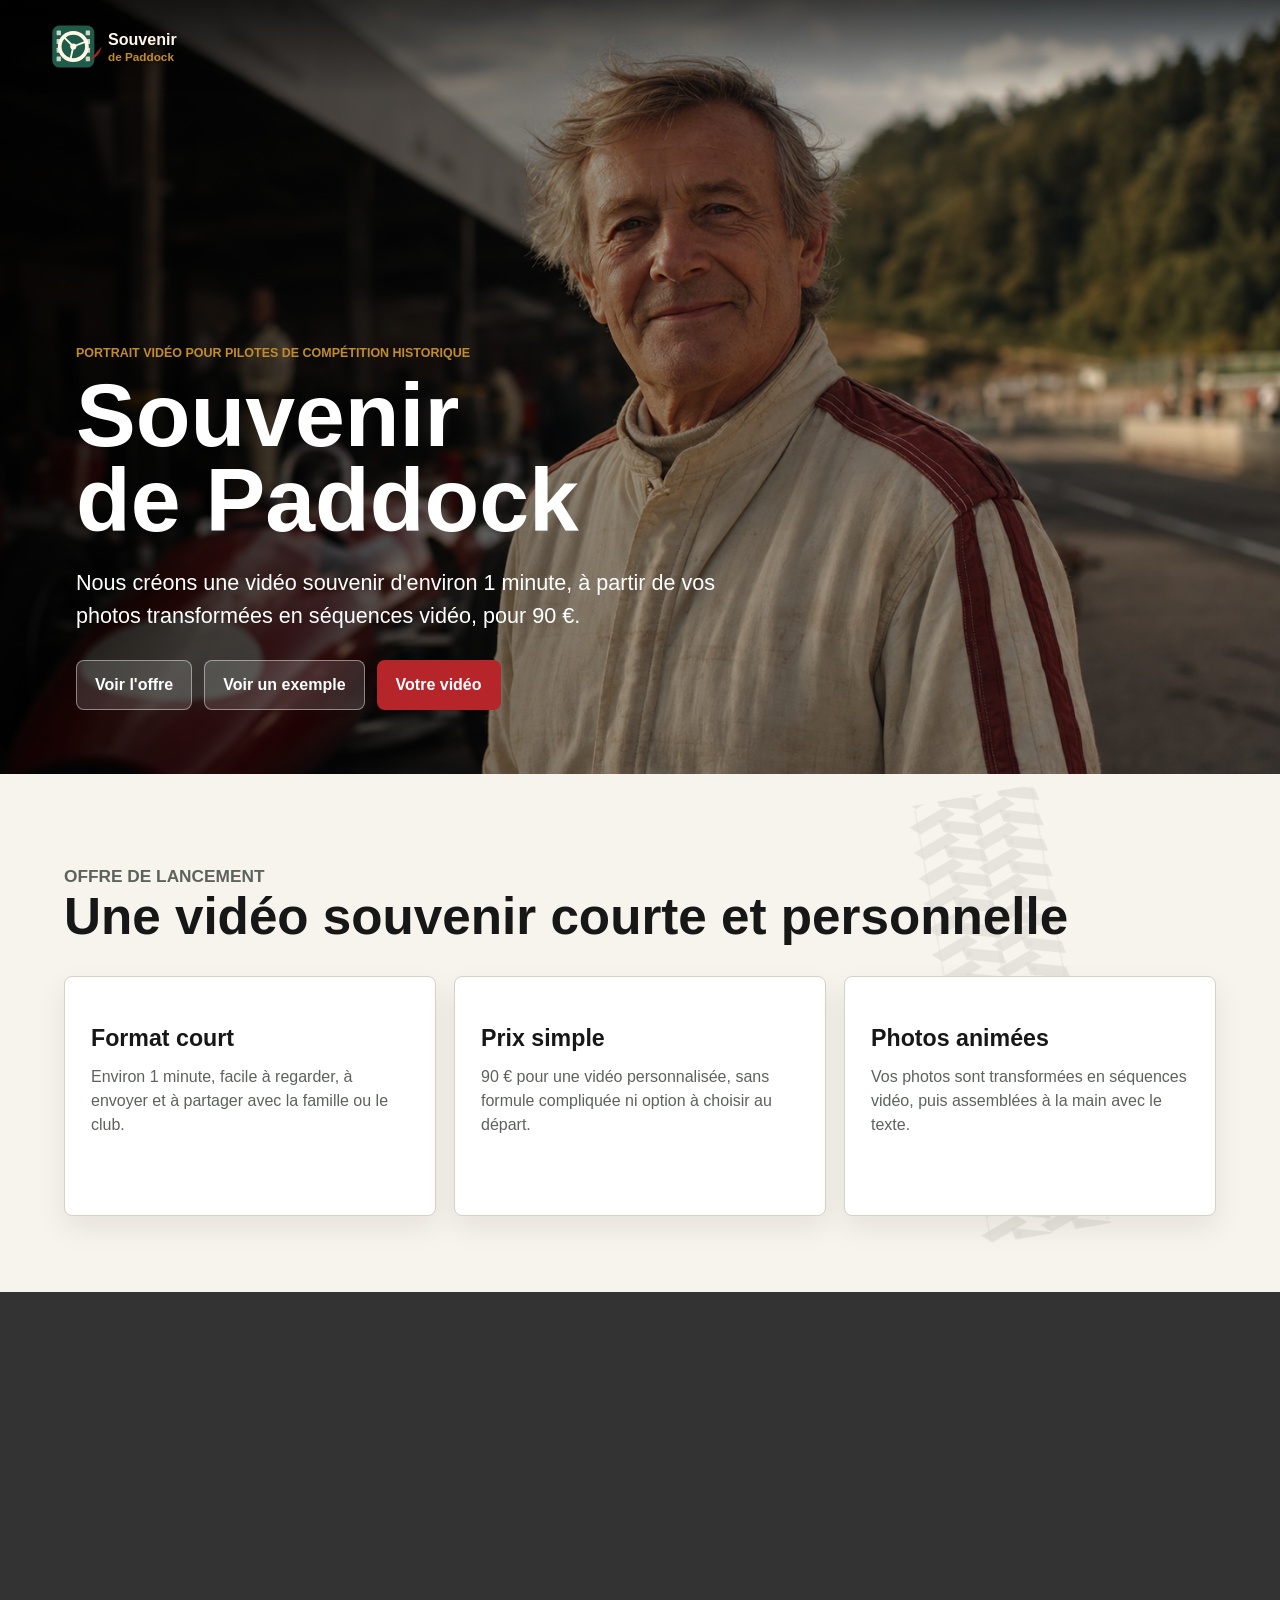
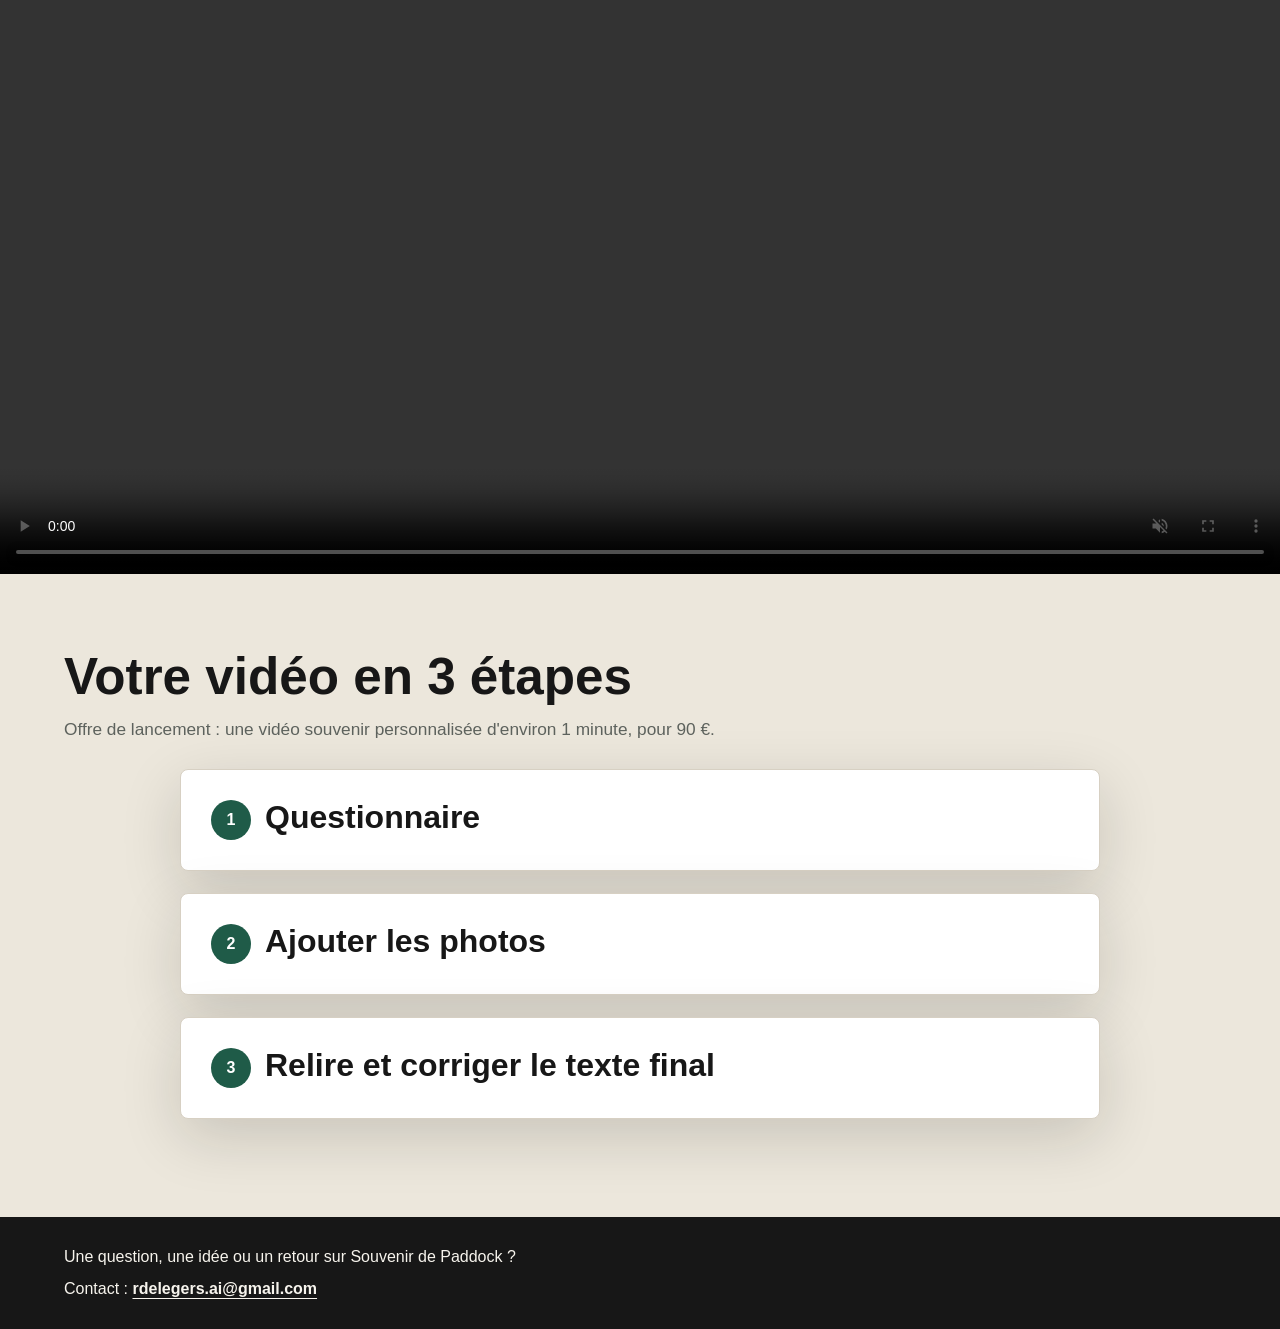
==== index.html @ 0de55355 "Initial backup" ====
﻿<!doctype html>
<html lang="fr">
  <head>
    <meta charset="UTF-8" />
    <meta name="viewport" content="width=device-width, initial-scale=1.0" />
    <title>Souvenir de Paddock</title>
    <link rel="stylesheet" href="styles.css" />
  </head>
  <body>
    <header class="site-header">
      <a class="brand" href="#accueil" aria-label="Souvenir de Paddock">
        <img src="assets/logo-souvenir-de-paddock.svg" alt="" />
      </a>

    </header>

    <main>
      <section id="accueil" class="hero">
        <div class="hero-content">
          <p class="eyebrow">Portrait vidéo pour pilotes de compétition historique</p>
          <h1><span>Souvenir</span><span>de&nbsp;Paddock</span></h1>
          <p class="hero-text">Nous créons une vidéo souvenir d'environ 1 minute, à partir de vos photos transformées en séquences vidéo, pour 90 €.</p>
          <div class="hero-actions">
            <a class="button secondary" href="#exemples">Voir l'offre</a>
            <a class="button secondary" href="#video-exemple">Voir un exemple</a>
            <a class="button primary" href="#votre-video">Votre vidéo</a>
          </div>
        </div>
      </section>

      <section id="exemples" class="section service-section">
        <div class="section-heading">
          <p class="eyebrow">Offre de lancement</p>
          <h2>Une vidéo souvenir courte et personnelle</h2>
        </div>
        <div class="service-grid">
          <article class="service-item">
            <h3>Format court</h3>
            <p>Environ 1 minute, facile à regarder, à envoyer et à partager avec la famille ou le club.</p>
          </article>
          <article class="service-item">
            <h3>Prix simple</h3>
            <p>90 € pour une vidéo personnalisée, sans formule compliquée ni option à choisir au départ.</p>
          </article>
          <article class="service-item">
            <h3>Photos animées</h3>
            <p>Vos photos sont transformées en séquences vidéo, puis assemblées à la main avec le texte.</p>
          </article>
        </div>
      </section>

      <section id="video-exemple" class="video-section video-band" aria-label="Exemple vidéo">
        <video
          id="exampleVideo"
          class="video-band-player"
          title="Exemple vidéo Souvenir de Paddock"
          autoplay
          muted
          loop
          playsinline
          preload="auto"
          controls
        >
          <source src="https://qmhubedesoidofqrvdux.supabase.co/storage/v1/object/public/landing%20page/_VIDEO-FINALE_720p%20(1).mp4" type="video/mp4" />
          Votre navigateur ne peut pas lire cette vidéo.
        </video>
      </section>

      <section id="votre-video" class="section builder-section">
        <div class="section-heading compact">
          <h2>Votre vidéo en 3 étapes</h2>
          <p>Offre de lancement : une vidéo souvenir personnalisée d'environ 1 minute, pour 90 €.</p>
        </div>

        <form id="storyForm" class="flow-panel">
          <input id="videoLength" name="videoLength" type="hidden" value="short" />
          <input id="webNotes" name="webNotes" type="hidden" value="" />

          <section class="step-card" data-step="1">
            <button class="step-title" type="button" data-step-toggle="1" aria-expanded="false">
              <span class="step-number">1</span>
              <span class="step-title-copy">
                <span class="step-heading">Questionnaire</span>
              </span>
            </button>
            <div class="step-body">
              <div class="field-grid two-cols">
                <label>
                  Nom du pilote
                  <input id="pilotName" name="pilotName" type="text" placeholder="Ex. Jean Martin" autocomplete="name" />
                </label>
                <label>
                  Année de naissance, si connue
                  <input id="birthYear" name="birthYear" type="number" inputmode="numeric" placeholder="Ex. 1948" />
                </label>
                <label>
                  Discipline principale
                  <select id="discipline" name="discipline">
                    <option value="compétition automobile historique">Compétition automobile historique</option>
                    <option value="Formule Ford historique">Formule Ford historique</option>
                    <option value="Formule France historique">Formule France historique</option>
                    <option value="rallye historique">Rallye historique</option>
                    <option value="course de côte historique">Course de côte historique</option>
                    <option value="karting et compétition historique">Karting et compétition historique</option>
                    <option value="karting">Karting</option>
                  </select>
                </label>
                <label>
                  Années de pratique, si connues
                  <input id="period" name="period" type="text" placeholder="Ex. de 1978 à 2005" />
                </label>
                <label>
                  Ville, région ou club, optionnel
                  <input id="cityClub" name="cityClub" type="text" placeholder="Ex. ASA, club, région..." />
                </label>
                <label>
                  Votre email
                  <input id="contactEmail" name="contactEmail" type="email" placeholder="exemple@email.fr" autocomplete="email" />
                </label>
              </div>

              <div class="question-list compact-question-list">
                <label>
                  1. Comment son histoire de pilote a commencé ?
                  <textarea id="startStory" name="startStory" rows="2"></textarea>
                </label>
                <label>
                  2. Quelles voitures, circuits, rallyes ou lieux faut-il absolument citer ?
                  <textarea id="vehicleAndPlaces" name="vehicleAndPlaces" rows="2"></textarea>
                </label>
                <label>
                  3. Quel est son plus beau souvenir de course ?
                  <textarea id="proudMoment" name="proudMoment" rows="2"></textarea>
                </label>
                <label>
                  4. Quelle difficulté ou anecdote raconte bien son parcours ?
                  <textarea id="hardMoment" name="hardMoment" rows="2"></textarea>
                </label>
                <label>
                  5. Quelles personnes faut-il remercier ou citer ?
                  <textarea id="keyPeople" name="keyPeople" rows="2"></textarea>
                </label>
                <label>
                  6. Quel message final doit rester ?
                  <textarea id="familyMessage" name="familyMessage" rows="2"></textarea>
                </label>
              </div>

              <div class="free-notes-block">
                <label>
                  Biographie, notes libres ou texte déjà écrit
                  <textarea id="bioNotes" name="bioNotes" rows="5"></textarea>
                </label>
                <label>
                  Importer une biographie en fichier texte
                  <input id="bioFile" name="bioFile" type="file" accept=".txt,.md,text/plain,text/markdown" />
                </label>
              </div>

              <div id="offerSummary" class="offer-summary">Vidéo courte - environ 1 minute - 90 €</div>
              <div class="form-actions compact-actions">
                <button class="button secondary" type="button" data-next-step="2">Valider cette étape</button>
              </div>
            </div>
          </section>

          <section class="step-card" data-step="2">
            <button class="step-title" type="button" data-step-toggle="2" aria-expanded="false">
              <span class="step-number">2</span>
              <span class="step-title-copy">
                <span class="step-heading">Ajouter les photos</span>
              </span>
            </button>
            <div class="step-body">
              <label>
                Photos du pilote, voitures, paddocks, famille, trophées
                <input id="photos" name="photos" type="file" accept="image/*" multiple />
              </label>
              <div id="photoPreview" class="photo-preview" aria-live="polite"></div>
              <div class="form-actions compact-actions">
                <button class="button secondary" type="button" data-next-step="3">Valider cette étape</button>
              </div>
            </div>
          </section>

          <section class="step-card generated-step" data-step="3">
            <button class="step-title" type="button" data-step-toggle="3" aria-expanded="false">
              <span class="step-number">3</span>
              <span class="step-title-copy">
                <span class="step-heading">Relire et corriger le texte final</span>
              </span>
            </button>
            <div class="step-body">
              <div class="form-actions compact-actions">
                <button id="generateStory" class="button primary" type="button">Générer le texte</button>
              </div>
              <textarea id="generatedStory" rows="14" placeholder="Le texte apparaîtra ici après génération. Vous pourrez le corriger directement."></textarea>
              <div id="printStory" class="print-story" aria-hidden="true"></div>
              <div class="validation-panel">
                <p>En validant, le texte final et les photos seront enregistrés dans le dossier. Le paiement sera ajouté ensuite.</p>
                <button id="submitProject" class="button primary" type="button">Valider ce texte</button>
              </div>
            </div>
          </section>

          <div id="appStatus" class="app-status" role="status" aria-live="polite"></div>
        </form>
      </section>
    </main>

    <footer class="site-footer">
      <p>Une question, une idée ou un retour sur Souvenir de Paddock ?</p>
      <p>
        Contact :
        <a id="contactEmailLink" href="mailto:rdelegers.ai@gmail.com" data-copy-email="rdelegers.ai@gmail.com">rdelegers.ai@gmail.com</a>
        <span id="contactCopyStatus" class="contact-copy-status" aria-live="polite"></span>
      </p>
    </footer>

    <script src="config.js"></script>
    <script src="app.js"></script>
  </body>
</html>
---- styles.css ----
﻿:root {
  --ink: #171717;
  --muted: #5d625d;
  --paper: #f7f4ed;
  --white: #ffffff;
  --line: #d7d0c3;
  --red: #b6252a;
  --red-dark: #7e1519;
  --green: #1f5b48;
  --gold: #c28c2c;
  --shadow: 0 18px 60px rgba(20, 18, 15, 0.16);
}

* {
  box-sizing: border-box;
}

html {
  scroll-behavior: smooth;
}

body {
  margin: 0;
  color: var(--ink);
  background: var(--paper);
  font-family: Arial, Helvetica, sans-serif;
  line-height: 1.5;
}

img,
svg {
  display: block;
  max-width: 100%;
}

button,
input,
select,
textarea {
  font: inherit;
}

.site-header {
  position: fixed;
  z-index: 20;
  top: 0;
  left: 0;
  right: 0;
  display: flex;
  align-items: center;
  justify-content: flex-start;
  gap: 24px;
  padding: 18px clamp(18px, 4vw, 56px);
  color: var(--white);
  background: linear-gradient(rgba(0, 0, 0, 0.62), rgba(0, 0, 0, 0));
}

.brand,
.site-header a {
  color: inherit;
  text-decoration: none;
}

.brand {
  display: inline-flex;
  width: min(260px, 58vw);
  min-height: 48px;
  align-items: center;
}

.brand img {
  width: 100%;
  height: auto;
}

.hero {
  min-height: 86vh;
  display: grid;
  align-items: end;
  padding: 120px clamp(18px, 6vw, 76px) 64px;
  color: var(--white);
  background:
    linear-gradient(90deg, rgba(0, 0, 0, 0.78), rgba(0, 0, 0, 0.34) 54%, rgba(0, 0, 0, 0.08)),
    url("assets/hero-historic-paddock.png") center right / cover;
}

.hero-content {
  width: min(760px, 100%);
}

.eyebrow {
  margin: 0 0 10px;
  color: var(--gold);
  font-size: 0.78rem;
  font-weight: 800;
  letter-spacing: 0;
  text-transform: uppercase;
}

h1,
h2,
h3,
p {
  overflow-wrap: anywhere;
}

h1 {
  max-width: 760px;
  margin: 0;
  font-size: clamp(2.6rem, 7vw, 5.8rem);
  line-height: 0.95;
  letter-spacing: 0;
}

h1 span {
  display: block;
}

.hero-text {
  max-width: 640px;
  margin: 24px 0 0;
  font-size: clamp(1.1rem, 2vw, 1.35rem);
}

.hero-actions,
.form-actions,
.result-actions {
  display: flex;
  flex-wrap: wrap;
  gap: 12px;
  margin-top: 28px;
}

.button {
  min-height: 48px;
  display: inline-flex;
  align-items: center;
  justify-content: center;
  border: 1px solid transparent;
  border-radius: 8px;
  padding: 12px 18px;
  cursor: pointer;
  font-weight: 800;
  text-decoration: none;
  transition: transform 160ms ease, background 160ms ease, border-color 160ms ease;
}

.button:hover {
  transform: translateY(-1px);
}

.button.primary {
  color: var(--white);
  background: var(--red);
}

.button.primary:hover {
  background: var(--red-dark);
}

.button.secondary {
  color: var(--ink);
  background: var(--white);
  border-color: var(--line);
}

.hero .button.secondary {
  color: var(--white);
  background: rgba(255, 255, 255, 0.14);
  border-color: rgba(255, 255, 255, 0.44);
}

.button.ghost {
  color: var(--ink);
  background: transparent;
  border-color: var(--line);
}

.section {
  padding: 76px clamp(18px, 5vw, 72px);
}

.section-heading {
  max-width: 760px;
  margin-bottom: 32px;
}

.service-section .section-heading {
  max-width: 1120px;
}

.section-heading.compact {
  margin-bottom: 26px;
}

.section-heading h2,
.result-header h2 {
  margin: 0;
  font-size: clamp(2rem, 4vw, 3.4rem);
  line-height: 1.05;
  letter-spacing: 0;
}

.section-heading p {
  max-width: 680px;
  margin: 14px 0 0;
  color: var(--muted);
  font-size: 1.08rem;
}

.service-section {
  position: relative;
  overflow: hidden;
}

.service-section::after {
  content: "";
  position: absolute;
  top: 18px;
  right: clamp(18px, 8vw, 130px);
  width: clamp(220px, 26vw, 390px);
  height: 86%;
  opacity: 0.13;
  pointer-events: none;
  transform: rotate(-10deg);
  background: url("assets/tire-track.png") center / contain no-repeat;
}

.service-section .section-heading,
.service-grid {
  position: relative;
  z-index: 1;
}

.service-grid {
  display: grid;
  grid-template-columns: repeat(3, minmax(0, 1fr));
  gap: 18px;
}

.service-item {
  min-height: 240px;
  padding: 26px;
  border: 1px solid var(--line);
  border-radius: 8px;
  background: var(--white);
  box-shadow: 0 12px 30px rgba(20, 18, 15, 0.08);
}

.number {
  color: var(--red);
  font-weight: 900;
}

.service-item h3 {
  margin: 18px 0 10px;
  font-size: 1.45rem;
}

.service-item p {
  margin: 0;
  color: var(--muted);
}

.video-section {
  background: #050505;
  color: var(--white);
}

.video-band {
  position: relative;
  overflow: hidden;
  width: 100%;
  height: clamp(672px, 98vh, 1128px);
  display: block;
}

.video-band-player {
  position: absolute;
  inset: 0;
  width: 100%;
  height: 100%;
  display: block;
  border: 0;
  background: #050505;
  object-fit: cover;
}

.builder-section {
  background: #ece7dc;
}

.builder-layout {
  display: grid;
  grid-template-columns: minmax(0, 1.08fr) minmax(360px, 0.92fr);
  gap: 22px;
  align-items: start;
}

.question-panel,
.result-panel {
  border: 1px solid var(--line);
  border-radius: 8px;
  background: var(--white);
  box-shadow: var(--shadow);
}

.question-panel {
  padding: clamp(18px, 3vw, 30px);
}

.result-panel {
  position: sticky;
  top: 86px;
  padding: clamp(18px, 3vw, 28px);
}

fieldset {
  margin: 0 0 24px;
  padding: 0;
  border: 0;
}

legend {
  width: 100%;
  margin-bottom: 16px;
  padding-bottom: 10px;
  border-bottom: 1px solid var(--line);
  color: var(--green);
  font-size: 1.25rem;
  font-weight: 900;
}

label {
  display: grid;
  gap: 8px;
  margin-bottom: 16px;
  color: var(--ink);
  font-weight: 800;
}

.form-note {
  margin: -4px 0 16px;
  color: var(--muted);
  font-size: 0.95rem;
  font-weight: 400;
}

.app-status {
  min-height: 46px;
  margin-top: 18px;
  padding: 12px;
  border: 1px solid var(--line);
  border-radius: 8px;
  color: var(--muted);
  background: #f7f4ed;
  font-weight: 700;
}

.app-status:empty {
  display: none;
}

.app-status.success {
  color: var(--green);
  border-color: rgba(31, 91, 72, 0.36);
  background: rgba(31, 91, 72, 0.08);
}

.app-status.error {
  color: var(--red-dark);
  border-color: rgba(182, 37, 42, 0.36);
  background: rgba(182, 37, 42, 0.08);
}

input,
select,
textarea {
  width: 100%;
  border: 1px solid #bbb2a4;
  border-radius: 8px;
  padding: 12px 13px;
  color: var(--ink);
  background: #fffdf8;
  font-weight: 400;
}

textarea {
  resize: vertical;
}

input:focus,
select:focus,
textarea:focus {
  outline: 3px solid rgba(194, 140, 44, 0.28);
  border-color: var(--gold);
}

.photo-preview {
  display: grid;
  grid-template-columns: repeat(auto-fill, minmax(92px, 1fr));
  gap: 10px;
  margin-top: 12px;
}

.photo-preview figure {
  position: relative;
  margin: 0;
  overflow: hidden;
  border: 1px solid var(--line);
  border-radius: 8px;
  background: #f3efe6;
}

.photo-remove {
  position: absolute;
  top: 6px;
  right: 6px;
  z-index: 1;
  width: 28px;
  height: 28px;
  display: inline-flex;
  align-items: center;
  justify-content: center;
  border: 1px solid rgba(255, 255, 255, 0.72);
  border-radius: 999px;
  color: var(--white);
  background: rgba(23, 23, 23, 0.76);
  cursor: pointer;
  font-size: 1.25rem;
  font-weight: 900;
  line-height: 1;
}

.photo-remove:hover {
  background: var(--red-dark);
}

.photo-preview img {
  width: 100%;
  aspect-ratio: 1;
  object-fit: cover;
}

.photo-preview figcaption {
  padding: 6px;
  color: var(--muted);
  font-size: 0.75rem;
  white-space: nowrap;
  overflow: hidden;
  text-overflow: ellipsis;
}

.result-header {
  display: flex;
  align-items: start;
  justify-content: space-between;
  gap: 12px;
  margin-bottom: 16px;
}

.result-header h2 {
  font-size: clamp(1.8rem, 3vw, 2.55rem);
}

#generatedStory {
  min-height: 520px;
  line-height: 1.62;
}

.offer-summary {
  margin-top: 12px;
  padding: 12px;
  border: 1px solid var(--line);
  border-radius: 8px;
  color: var(--green);
  background: #f5f1e8;
  font-weight: 900;
}

.print-story {
  display: none;
  white-space: pre-wrap;
  line-height: 1.62;
}

.site-footer {
  padding: 28px clamp(18px, 5vw, 72px);
  color: var(--paper);
  background: var(--ink);
}

.site-footer p {
  margin: 0 0 8px;
}

.site-footer p:last-child {
  margin-bottom: 0;
}

.site-footer a {
  color: var(--paper);
  font-weight: 900;
  text-underline-offset: 4px;
}

.contact-copy-status {
  display: inline-block;
  margin-left: 10px;
  color: var(--gold);
  font-weight: 800;
}

@media (max-width: 920px) {
  .site-header {
    position: absolute;
  }

  .service-grid,
  .builder-layout {
    grid-template-columns: 1fr;
  }

  .result-panel {
    position: static;
  }
}

@media (min-width: 921px) {
  .service-section .section-heading h2 {
    white-space: nowrap;
  }
}

@media (max-width: 640px) {
  .video-band {
    height: clamp(456px, 84vh, 816px);
  }

  .site-header {
    align-items: flex-start;
    flex-direction: column;
    gap: 10px;
  }

  .hero {
    min-height: 84vh;
    padding-top: 142px;
  }

  .section {
    padding-top: 54px;
    padding-bottom: 54px;
  }

  .service-item {
    min-height: auto;
  }

  .button {
    width: 100%;
  }
}

@media print {
  .site-header,
  .hero,
  .service-section,
  .video-section,
  .question-panel,
  .result-actions,
  .app-status,
  .site-footer,
  .offer-summary,
  .eyebrow {
    display: none !important;
  }

  body {
    background: white;
  }

  .section,
  .result-panel {
    display: block;
    padding: 0;
    box-shadow: none;
    border: 0;
  }

  #generatedStory {
    display: none;
  }

  .print-story {
    display: block;
  }
}

/* Progressive video flow */
.flow-panel {
  width: min(920px, 100%);
  margin: 0 auto;
}

.step-card {
  margin-bottom: 22px;
  padding: clamp(18px, 3vw, 30px);
  border: 1px solid var(--line);
  border-radius: 8px;
  background: var(--white);
  box-shadow: var(--shadow);
}

.step-title {
  display: flex;
  align-items: flex-start;
  gap: 14px;
  margin-bottom: 22px;
}

.step-title h3 {
  margin: 0 0 6px;
  font-size: clamp(1.4rem, 2.8vw, 2rem);
  line-height: 1.1;
}

.step-title p,
.validation-panel p {
  margin: 0;
  color: var(--muted);
}

.step-number {
  flex: 0 0 auto;
  width: 40px;
  height: 40px;
  display: inline-flex;
  align-items: center;
  justify-content: center;
  border-radius: 999px;
  color: var(--white);
  background: var(--green);
  font-weight: 900;
}

.field-grid {
  display: grid;
  gap: 16px;
}

.field-grid.two-cols {
  grid-template-columns: repeat(2, minmax(0, 1fr));
}

.question-list {
  display: grid;
  gap: 18px;
}

.compact-actions {
  margin-top: 8px;
}

.offer-options {
  display: grid;
  grid-template-columns: repeat(2, minmax(0, 1fr));
  gap: 14px;
}

.offer-card {
  min-height: 150px;
  display: grid;
  align-content: center;
  gap: 8px;
  border: 2px solid var(--line);
  border-radius: 8px;
  padding: 20px;
  color: var(--ink);
  background: #fffdf8;
  cursor: pointer;
  text-align: left;
  transition: border-color 160ms ease, background 160ms ease, transform 160ms ease;
}

.offer-card:hover {
  transform: translateY(-1px);
}

.offer-card.selected {
  border-color: var(--red);
  background: rgba(182, 37, 42, 0.07);
}

.offer-card strong {
  font-size: 1.35rem;
}

.offer-card span {
  color: var(--muted);
  font-weight: 700;
}

.offer-card b {
  color: var(--red-dark);
  font-size: 1.3rem;
}

.generated-step textarea {
  min-height: 420px;
  line-height: 1.65;
}

.generated-step .form-actions {
  margin-bottom: 18px;
}

.validation-panel {
  display: grid;
  gap: 14px;
  margin-top: 16px;
  padding: 16px;
  border: 1px solid rgba(31, 91, 72, 0.24);
  border-radius: 8px;
  background: rgba(31, 91, 72, 0.07);
}

@media (max-width: 760px) {
  .field-grid.two-cols,
  .offer-options {
    grid-template-columns: 1fr;
  }

  .step-title {
    gap: 10px;
  }
}

.research-result {
  margin-top: 16px;
  padding: 14px;
  border: 1px solid rgba(31, 91, 72, 0.28);
  border-radius: 8px;
  color: var(--ink);
  background: rgba(31, 91, 72, 0.07);
}

.research-result strong {
  display: block;
  margin-bottom: 6px;
  color: var(--green);
}

.research-result p {
  margin: 0 0 10px;
  color: var(--muted);
}

.source-links {
  display: flex;
  flex-wrap: wrap;
  gap: 8px;
  font-size: 0.9rem;
}

.source-links a {
  color: var(--green);
  font-weight: 800;
}

.compact-question-list textarea {
  min-height: 92px;
}





.extra-questions {
  margin-top: 18px;
  padding-top: 18px;
  border-top: 1px solid var(--line);
}

.extra-questions[hidden] {
  display: none;
}

.free-notes-block {
  margin-top: 18px;
  padding-top: 18px;
  border-top: 1px solid var(--line);
}
#bioNotes {
  min-height: 160px;
}

.test-example-actions {
  display: flex;
  flex-wrap: wrap;
  gap: 10px;
  margin: 0 0 18px;
}

.test-example-button.active {
  color: var(--white);
  border-color: var(--green);
  background: var(--green);
}



.button.is-loading {
  gap: 10px;
  cursor: wait;
}

.button.is-loading::before {
  content: "";
  width: 16px;
  height: 16px;
  border: 2px solid currentColor;
  border-right-color: transparent;
  border-radius: 50%;
  animation: spin 800ms linear infinite;
}

@keyframes spin {
  to {
    transform: rotate(360deg);
  }
}







.step-card {
  padding: 0;
}

.step-title {
  width: 100%;
  display: flex;
  align-items: flex-start;
  gap: 14px;
  margin: 0;
  border: 0;
  border-radius: 8px;
  padding: clamp(18px, 3vw, 30px);
  color: var(--ink);
  background: transparent;
  cursor: pointer;
  text-align: left;
}

.step-title:hover {
  background: rgba(31, 91, 72, 0.05);
}

.step-card.is-open .step-title {
  border-bottom: 1px solid var(--line);
  border-radius: 8px 8px 0 0;
}

.step-title-copy {
  display: grid;
  gap: 6px;
  min-width: 0;
}

.step-heading {
  font-size: clamp(1.35rem, 2.6vw, 2rem);
  font-weight: 900;
  line-height: 1.1;
}

.step-description {
  color: var(--muted);
  font-weight: 400;
}

.step-body {
  padding: clamp(18px, 3vw, 30px);
}

.step-card:not(.is-open) .step-body {
  display: none;
}
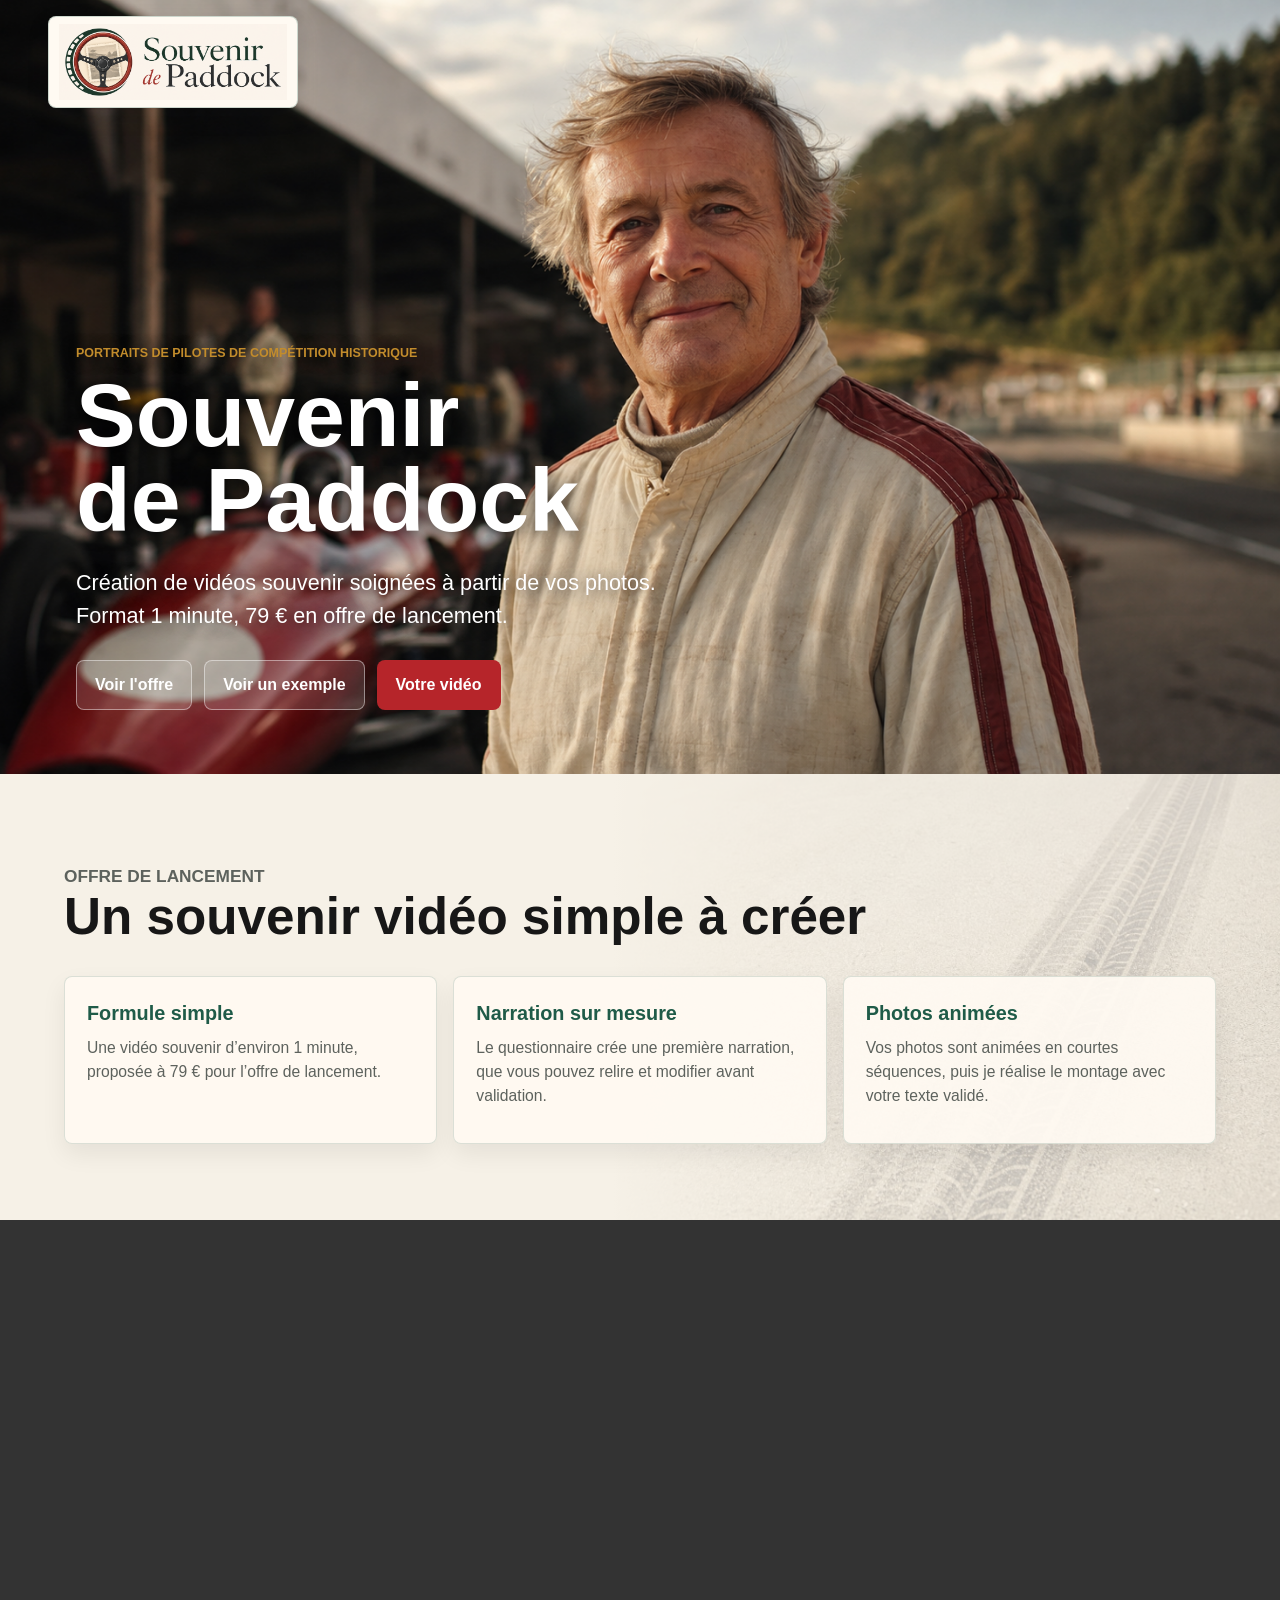
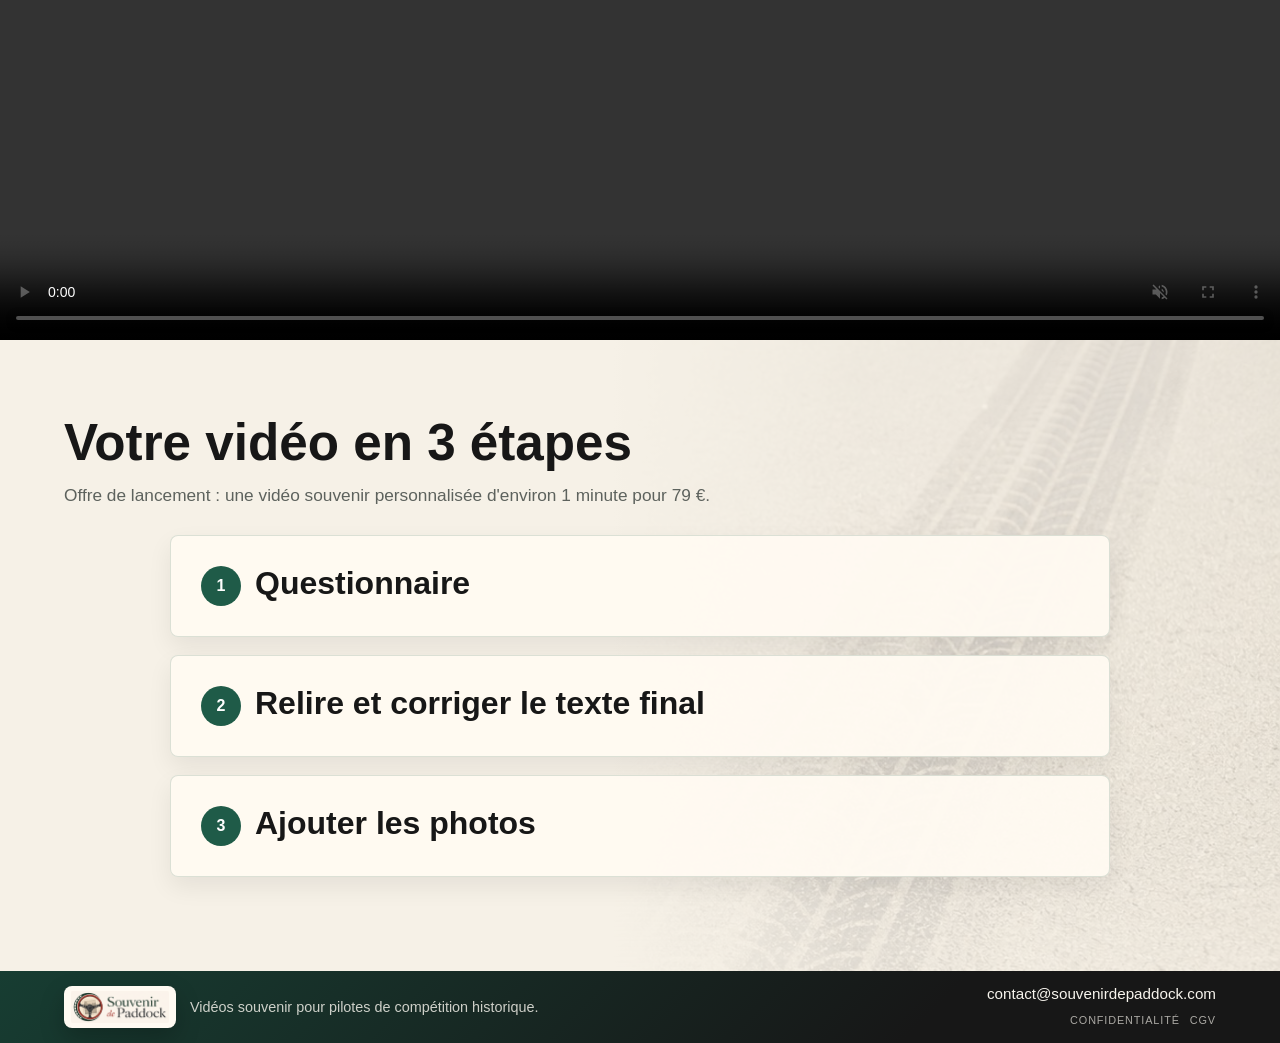
==== commit aae8fcb9: "chore: prepare production release" ====
--- a/index.html
+++ b/index.html
@@ -4,12 +4,13 @@
     <meta charset="UTF-8" />
     <meta name="viewport" content="width=device-width, initial-scale=1.0" />
     <title>Souvenir de Paddock</title>
+    <link rel="icon" href="assets/favicon.svg" type="image/svg+xml" />
     <link rel="stylesheet" href="styles.css" />
   </head>
   <body>
     <header class="site-header">
       <a class="brand" href="#accueil" aria-label="Souvenir de Paddock">
-        <img src="assets/logo-souvenir-de-paddock.svg" alt="" />
+        <img src="assets/logo-souvenir-de-paddock-header.png" alt="" />
       </a>
 
     </header>
@@ -17,9 +18,9 @@
     <main>
       <section id="accueil" class="hero">
         <div class="hero-content">
-          <p class="eyebrow">Portrait vidéo pour pilotes de compétition historique</p>
+          <p class="eyebrow">Portraits de pilotes de compétition historique</p>
           <h1><span>Souvenir</span><span>de&nbsp;Paddock</span></h1>
-          <p class="hero-text">Nous créons une vidéo souvenir d'environ 1 minute, à partir de vos photos transformées en séquences vidéo, pour 90 €.</p>
+          <p class="hero-text">Création de vidéos souvenir soignées à partir de vos photos.<br />Format 1 minute, 79 € en offre de lancement.</p>
           <div class="hero-actions">
             <a class="button secondary" href="#exemples">Voir l'offre</a>
             <a class="button secondary" href="#video-exemple">Voir un exemple</a>
@@ -31,20 +32,20 @@
       <section id="exemples" class="section service-section">
         <div class="section-heading">
           <p class="eyebrow">Offre de lancement</p>
-          <h2>Une vidéo souvenir courte et personnelle</h2>
+          <h2>Un souvenir vidéo simple à créer</h2>
         </div>
         <div class="service-grid">
           <article class="service-item">
-            <h3>Format court</h3>
-            <p>Environ 1 minute, facile à regarder, à envoyer et à partager avec la famille ou le club.</p>
+            <h3>Formule simple</h3>
+            <p>Une vidéo souvenir d’environ 1 minute, proposée à 79 € pour l’offre de lancement.</p>
           </article>
           <article class="service-item">
-            <h3>Prix simple</h3>
-            <p>90 € pour une vidéo personnalisée, sans formule compliquée ni option à choisir au départ.</p>
+            <h3>Narration sur mesure</h3>
+            <p>Le questionnaire crée une première narration, que vous pouvez relire et modifier avant validation.</p>
           </article>
           <article class="service-item">
             <h3>Photos animées</h3>
-            <p>Vos photos sont transformées en séquences vidéo, puis assemblées à la main avec le texte.</p>
+            <p>Vos photos sont animées en courtes séquences, puis je réalise le montage avec votre texte validé.</p>
           </article>
         </div>
       </section>
@@ -61,7 +62,7 @@
           preload="auto"
           controls
         >
-          <source src="https://qmhubedesoidofqrvdux.supabase.co/storage/v1/object/public/landing%20page/_VIDEO-FINALE_720p%20(1).mp4" type="video/mp4" />
+          <source src="assets/video-exemple-henri-marchal.mp4" type="video/mp4" />
           Votre navigateur ne peut pas lire cette vidéo.
         </video>
       </section>
@@ -69,7 +70,7 @@
       <section id="votre-video" class="section builder-section">
         <div class="section-heading compact">
           <h2>Votre vidéo en 3 étapes</h2>
-          <p>Offre de lancement : une vidéo souvenir personnalisée d'environ 1 minute, pour 90 €.</p>
+          <p>Offre de lancement : une vidéo souvenir personnalisée d'environ 1 minute pour 79 €.</p>
         </div>
 
         <form id="storyForm" class="flow-panel">
@@ -84,38 +85,15 @@
               </span>
             </button>
             <div class="step-body">
+              <p class="step-intro">Ce questionnaire sert à générer le texte de narration de la vidéo.</p>
               <div class="field-grid two-cols">
                 <label>
                   Nom du pilote
                   <input id="pilotName" name="pilotName" type="text" placeholder="Ex. Jean Martin" autocomplete="name" />
                 </label>
                 <label>
-                  Année de naissance, si connue
-                  <input id="birthYear" name="birthYear" type="number" inputmode="numeric" placeholder="Ex. 1948" />
-                </label>
-                <label>
                   Discipline principale
-                  <select id="discipline" name="discipline">
-                    <option value="compétition automobile historique">Compétition automobile historique</option>
-                    <option value="Formule Ford historique">Formule Ford historique</option>
-                    <option value="Formule France historique">Formule France historique</option>
-                    <option value="rallye historique">Rallye historique</option>
-                    <option value="course de côte historique">Course de côte historique</option>
-                    <option value="karting et compétition historique">Karting et compétition historique</option>
-                    <option value="karting">Karting</option>
-                  </select>
-                </label>
-                <label>
-                  Années de pratique, si connues
-                  <input id="period" name="period" type="text" placeholder="Ex. de 1978 à 2005" />
-                </label>
-                <label>
-                  Ville, région ou club, optionnel
-                  <input id="cityClub" name="cityClub" type="text" placeholder="Ex. ASA, club, région..." />
-                </label>
-                <label>
-                  Votre email
-                  <input id="contactEmail" name="contactEmail" type="email" placeholder="exemple@email.fr" autocomplete="email" />
+                  <input id="discipline" name="discipline" type="text" placeholder="Ex. Formule Ford historique" />
                 </label>
               </div>
 
@@ -137,7 +115,7 @@
                   <textarea id="hardMoment" name="hardMoment" rows="2"></textarea>
                 </label>
                 <label>
-                  5. Quelles personnes faut-il remercier ou citer ?
+                  5. Quelles personnes faut-il citer ou mettre en avant ?
                   <textarea id="keyPeople" name="keyPeople" rows="2"></textarea>
                 </label>
                 <label>
@@ -146,27 +124,31 @@
                 </label>
               </div>
 
-              <div class="free-notes-block">
-                <label>
-                  Biographie, notes libres ou texte déjà écrit
-                  <textarea id="bioNotes" name="bioNotes" rows="5"></textarea>
-                </label>
-                <label>
-                  Importer une biographie en fichier texte
-                  <input id="bioFile" name="bioFile" type="file" accept=".txt,.md,text/plain,text/markdown" />
-                </label>
-              </div>
-
-              <div id="offerSummary" class="offer-summary">Vidéo courte - environ 1 minute - 90 €</div>
               <div class="form-actions compact-actions">
                 <button class="button secondary" type="button" data-next-step="2">Valider cette étape</button>
               </div>
             </div>
           </section>
 
-          <section class="step-card" data-step="2">
+          <section class="step-card generated-step" data-step="2">
             <button class="step-title" type="button" data-step-toggle="2" aria-expanded="false">
               <span class="step-number">2</span>
+              <span class="step-title-copy">
+                <span class="step-heading">Relire et corriger le texte final</span>
+              </span>
+            </button>
+            <div class="step-body">
+              <textarea id="generatedStory" rows="14" placeholder="Le texte apparaîtra ici après génération. Vous pourrez le corriger directement."></textarea>
+              <div id="printStory" class="print-story" aria-hidden="true"></div>
+              <div class="form-actions compact-actions">
+                <button class="button secondary" type="button" data-next-step="3">Valider ce texte</button>
+              </div>
+            </div>
+          </section>
+
+          <section class="step-card" data-step="3">
+            <button class="step-title" type="button" data-step-toggle="3" aria-expanded="false">
+              <span class="step-number">3</span>
               <span class="step-title-copy">
                 <span class="step-heading">Ajouter les photos</span>
               </span>
@@ -174,33 +156,35 @@
             <div class="step-body">
               <label>
                 Photos du pilote, voitures, paddocks, famille, trophées
+                <span class="field-help">Ajoutez au moins 10 photos. Idéalement, 15 à 25 photos permettent de mieux rythmer la vidéo.</span>
                 <input id="photos" name="photos" type="file" accept="image/*" multiple />
               </label>
               <div id="photoPreview" class="photo-preview" aria-live="polite"></div>
               <div class="form-actions compact-actions">
-                <button class="button secondary" type="button" data-next-step="3">Valider cette étape</button>
+                <button class="button secondary" type="button" data-show-payment>Valider cette étape</button>
               </div>
             </div>
           </section>
 
-          <section class="step-card generated-step" data-step="3">
-            <button class="step-title" type="button" data-step-toggle="3" aria-expanded="false">
-              <span class="step-number">3</span>
-              <span class="step-title-copy">
-                <span class="step-heading">Relire et corriger le texte final</span>
-              </span>
-            </button>
-            <div class="step-body">
-              <div class="form-actions compact-actions">
-                <button id="generateStory" class="button primary" type="button">Générer le texte</button>
-              </div>
-              <textarea id="generatedStory" rows="14" placeholder="Le texte apparaîtra ici après génération. Vous pourrez le corriger directement."></textarea>
-              <div id="printStory" class="print-story" aria-hidden="true"></div>
-              <div class="validation-panel">
-                <p>En validant, le texte final et les photos seront enregistrés dans le dossier. Le paiement sera ajouté ensuite.</p>
-                <button id="submitProject" class="button primary" type="button">Valider ce texte</button>
-              </div>
-            </div>
+          <section id="paymentPanel" class="validation-panel payment-panel" hidden>
+            <h3>Avant paiement</h3>
+            <label class="inline-field">
+              <span>Mon email</span>
+              <input id="contactEmail" name="contactEmail" type="email" placeholder="Ex. nom@email.fr" autocomplete="email" />
+            </label>
+            <label class="checkbox-line">
+              <input id="acceptTerms" name="acceptTerms" type="checkbox" />
+              <span>J'accepte les <a href="cgv.html" target="_blank" rel="noopener">CGV</a>.</span>
+            </label>
+            <label class="checkbox-line">
+              <input id="acceptDelay" name="acceptDelay" type="checkbox" />
+              <span>Je comprends que la vidéo sera réalisée sous 7 jours maximum après paiement et réception des éléments complets.</span>
+            </label>
+            <label class="checkbox-line">
+              <input id="acceptImageRights" name="acceptImageRights" type="checkbox" />
+              <span>Toute diffusion publique de la vidéo relève de ma responsabilité.</span>
+            </label>
+            <button id="submitProject" class="button primary" type="button">Valider le dossier</button>
           </section>
 
           <div id="appStatus" class="app-status" role="status" aria-live="polite"></div>
@@ -209,15 +193,24 @@
     </main>
 
     <footer class="site-footer">
-      <p>Une question, une idée ou un retour sur Souvenir de Paddock ?</p>
-      <p>
-        Contact :
-        <a id="contactEmailLink" href="mailto:rdelegers.ai@gmail.com" data-copy-email="rdelegers.ai@gmail.com">rdelegers.ai@gmail.com</a>
-        <span id="contactCopyStatus" class="contact-copy-status" aria-live="polite"></span>
-      </p>
+      <div class="footer-brand-block">
+        <img src="assets/logo-souvenir-de-paddock-header.png" alt="Souvenir de Paddock" />
+        <p>Vidéos souvenir pour pilotes de compétition historique.</p>
+      </div>
+      <div class="footer-contact-block">
+        <div class="footer-email-row">
+          <span id="contactCopyStatus" class="contact-copy-status" aria-live="polite"></span>
+          <a id="contactEmailLink" class="footer-email" href="mailto:contact@souvenirdepaddock.com" data-copy-email="contact@souvenirdepaddock.com">contact@souvenirdepaddock.com</a>
+        </div>
+        <nav class="footer-links" aria-label="Liens légaux">
+          <a href="confidentialite.html">Confidentialité</a>
+          <a href="cgv.html">CGV</a>
+        </nav>
+      </div>
     </footer>
 
     <script src="config.js"></script>
+    <script src="header-scroll.js"></script>
     <script src="app.js"></script>
   </body>
 </html>
--- a/styles.css
+++ b/styles.css
@@ -50,9 +50,11 @@
   align-items: center;
   justify-content: flex-start;
   gap: 24px;
-  padding: 18px clamp(18px, 4vw, 56px);
-  color: var(--white);
-  background: linear-gradient(rgba(0, 0, 0, 0.62), rgba(0, 0, 0, 0));
+  padding: 16px clamp(16px, 4vw, 48px);
+  color: var(--ink);
+  background: transparent;
+  pointer-events: none;
+  transition: padding 180ms ease;
 }
 
 .brand,
@@ -63,9 +65,15 @@
 
 .brand {
   display: inline-flex;
-  width: min(260px, 58vw);
-  min-height: 48px;
+  width: clamp(180px, 22vw, 250px);
   align-items: center;
+  padding: 7px 10px;
+  border: 1px solid rgba(31, 91, 72, 0.22);
+  border-radius: 8px;
+  background: #fffaf2;
+  box-shadow: 0 8px 22px rgba(20, 18, 15, 0.12);
+  pointer-events: auto;
+  transition: width 180ms ease, padding 180ms ease, box-shadow 180ms ease;
 }
 
 .brand img {
@@ -73,26 +81,41 @@
   height: auto;
 }
 
+.site-header.is-compact {
+  padding-top: 10px;
+  padding-bottom: 10px;
+}
+
+.site-header.is-compact .brand {
+  width: clamp(128px, 13vw, 158px);
+  padding: 5px 7px;
+  box-shadow: 0 7px 18px rgba(20, 18, 15, 0.14);
+}
+
 .hero {
   min-height: 86vh;
   display: grid;
   align-items: end;
   padding: 120px clamp(18px, 6vw, 76px) 64px;
   color: var(--white);
-  background:
-    linear-gradient(90deg, rgba(0, 0, 0, 0.78), rgba(0, 0, 0, 0.34) 54%, rgba(0, 0, 0, 0.08)),
-    url("assets/hero-historic-paddock.png") center right / cover;
+  background: url("assets/hero-historic-paddock.png") center right / cover;
 }
 
 .hero-content {
   width: min(760px, 100%);
+}
+
+.hero .eyebrow,
+.hero h1,
+.hero-text {
+  text-shadow: 0 2px 16px rgba(0, 0, 0, 0.72);
 }
 
 .eyebrow {
   margin: 0 0 10px;
   color: var(--gold);
   font-size: 0.78rem;
-  font-weight: 800;
+  font-weight: 700;
   letter-spacing: 0;
   text-transform: uppercase;
 }
@@ -140,7 +163,7 @@
   border-radius: 8px;
   padding: 12px 18px;
   cursor: pointer;
-  font-weight: 800;
+  font-weight: 700;
   text-decoration: none;
   transition: transform 160ms ease, background 160ms ease, border-color 160ms ease;
 }
@@ -211,19 +234,21 @@
 .service-section {
   position: relative;
   overflow: hidden;
+  background: #f6f1e7;
 }
 
 .service-section::after {
   content: "";
   position: absolute;
-  top: 18px;
-  right: clamp(18px, 8vw, 130px);
-  width: clamp(220px, 26vw, 390px);
-  height: 86%;
-  opacity: 0.13;
+  top: 0;
+  right: 0;
+  bottom: 0;
+  width: min(52vw, 760px);
+  opacity: 0.36;
   pointer-events: none;
-  transform: rotate(-10deg);
-  background: url("assets/tire-track.png") center / contain no-repeat;
+  background:
+    linear-gradient(90deg, #f6f1e7 0%, rgba(246, 241, 231, 0.16) 36%, rgba(246, 241, 231, 0) 100%),
+    url("assets/asphalt-tire-track-section.jpg") center right / cover no-repeat;
 }
 
 .service-section .section-heading,
@@ -235,31 +260,33 @@
 .service-grid {
   display: grid;
   grid-template-columns: repeat(3, minmax(0, 1fr));
-  gap: 18px;
+  gap: 16px;
 }
 
 .service-item {
-  min-height: 240px;
-  padding: 26px;
-  border: 1px solid var(--line);
-  border-radius: 8px;
-  background: var(--white);
-  box-shadow: 0 12px 30px rgba(20, 18, 15, 0.08);
+  min-height: 168px;
+  padding: 22px;
+  border: 1px solid rgba(31, 91, 72, 0.16);
+  border-radius: 8px;
+  background: rgba(255, 250, 242, 0.92);
+  box-shadow: 0 10px 24px rgba(20, 18, 15, 0.07);
 }
 
 .number {
   color: var(--red);
-  font-weight: 900;
+  font-weight: 700;
 }
 
 .service-item h3 {
-  margin: 18px 0 10px;
-  font-size: 1.45rem;
+  margin: 0 0 8px;
+  color: var(--green);
+  font-size: 1.24rem;
 }
 
 .service-item p {
   margin: 0;
   color: var(--muted);
+  font-size: 0.98rem;
 }
 
 .video-section {
@@ -271,8 +298,10 @@
   position: relative;
   overflow: hidden;
   width: 100%;
-  height: clamp(672px, 98vh, 1128px);
+  aspect-ratio: 16 / 9;
+  min-height: clamp(640px, 56.25vw, 900px);
   display: block;
+  background: #050505;
 }
 
 .video-band-player {
@@ -287,7 +316,31 @@
 }
 
 .builder-section {
-  background: #ece7dc;
+  position: relative;
+  overflow: hidden;
+  background: #f6f1e7;
+}
+
+.builder-section::after {
+  content: "";
+  position: absolute;
+  top: 0;
+  right: 0;
+  width: min(52vw, 760px);
+  height: min(900px, 96vh);
+  opacity: 0.28;
+  pointer-events: none;
+  background:
+    linear-gradient(90deg, #f6f1e7 0%, rgba(246, 241, 231, 0.16) 36%, rgba(246, 241, 231, 0) 100%),
+    url("assets/asphalt-tire-track-section.jpg") center right / cover no-repeat;
+  -webkit-mask-image: linear-gradient(to bottom, #000 0%, #000 58%, rgba(0, 0, 0, 0) 100%);
+  mask-image: linear-gradient(to bottom, #000 0%, #000 58%, rgba(0, 0, 0, 0) 100%);
+}
+
+.builder-section .section-heading,
+.flow-panel {
+  position: relative;
+  z-index: 1;
 }
 
 .builder-layout {
@@ -328,7 +381,7 @@
   border-bottom: 1px solid var(--line);
   color: var(--green);
   font-size: 1.25rem;
-  font-weight: 900;
+  font-weight: 700;
 }
 
 label {
@@ -336,7 +389,7 @@
   gap: 8px;
   margin-bottom: 16px;
   color: var(--ink);
-  font-weight: 800;
+  font-weight: 700;
 }
 
 .form-note {
@@ -347,6 +400,7 @@
 }
 
 .app-status {
+  scroll-margin-top: 110px;
   min-height: 46px;
   margin-top: 18px;
   padding: 12px;
@@ -354,7 +408,7 @@
   border-radius: 8px;
   color: var(--muted);
   background: #f7f4ed;
-  font-weight: 700;
+  font-weight: 400;
 }
 
 .app-status:empty {
@@ -383,6 +437,30 @@
   color: var(--ink);
   background: #fffdf8;
   font-weight: 400;
+}
+
+input::placeholder,
+textarea::placeholder {
+  color: #8a8f87;
+  opacity: 1;
+}
+
+input[type="checkbox"] {
+  width: auto;
+}
+
+.field-help {
+  display: block;
+  margin: 4px 0 8px;
+  color: var(--muted);
+  font-size: 0.94rem;
+  font-weight: 400;
+}
+
+.inline-field {
+  grid-template-columns: auto minmax(260px, 1fr);
+  align-items: center;
+  column-gap: 12px;
 }
 
 textarea {
@@ -428,7 +506,7 @@
   background: rgba(23, 23, 23, 0.76);
   cursor: pointer;
   font-size: 1.25rem;
-  font-weight: 900;
+  font-weight: 700;
   line-height: 1;
 }
 
@@ -475,7 +553,7 @@
   border-radius: 8px;
   color: var(--green);
   background: #f5f1e8;
-  font-weight: 900;
+  font-weight: 700;
 }
 
 .print-story {
@@ -485,9 +563,15 @@
 }
 
 .site-footer {
-  padding: 28px clamp(18px, 5vw, 72px);
+  position: relative;
+  overflow: hidden;
+  display: grid;
+  grid-template-columns: minmax(0, 1fr) auto;
+  align-items: center;
+  gap: 18px;
+  padding: 14px clamp(18px, 5vw, 72px);
   color: var(--paper);
-  background: var(--ink);
+  background: linear-gradient(135deg, #173d32 0%, #171717 72%);
 }
 
 .site-footer p {
@@ -500,15 +584,137 @@
 
 .site-footer a {
   color: var(--paper);
-  font-weight: 900;
+  text-decoration: none;
+}
+
+.footer-brand-block {
+  position: relative;
+  z-index: 1;
+  display: flex;
+  align-items: center;
+  gap: 14px;
+  min-width: 0;
+}
+
+.footer-contact-block {
+  position: relative;
+  z-index: 1;
+  display: grid;
+  justify-items: end;
+  gap: 7px;
+}
+
+.footer-brand-block img {
+  flex: 0 0 auto;
+  width: 112px;
+  padding: 4px 6px;
+  border: 1px solid rgba(255, 250, 242, 0.24);
+  border-radius: 8px;
+  background: #fffaf2;
+  box-shadow: 0 10px 24px rgba(0, 0, 0, 0.22);
+}
+
+.footer-brand-block p,
+.footer-contact-block p {
+  max-width: 480px;
+  color: rgba(247, 244, 237, 0.82);
+  font-size: 0.9rem;
+  line-height: 1.25;
+}
+
+.footer-email-row {
+  min-height: 20px;
+  display: flex;
+  align-items: baseline;
+  justify-content: flex-end;
+  gap: 8px;
+  line-height: 1.2;
+}
+
+.footer-email {
+  color: var(--gold);
+  font-size: 0.95rem;
+  font-weight: 400;
+}
+
+.footer-links {
+  display: flex;
+  flex-wrap: wrap;
+  justify-content: flex-end;
+  gap: 10px;
+  margin-top: 0;
+}
+
+.footer-links a {
+  color: rgba(247, 244, 237, 0.66);
+  font-size: 0.68rem;
+  font-weight: 400;
+  letter-spacing: 0.08em;
+  text-transform: uppercase;
+}
+
+.contact-copy-status {
+  min-width: 74px;
+  text-align: right;
+  color: var(--gold);
+  font-size: 0.78rem;
+  font-weight: 400;
+}
+
+.legal-main {
+  min-height: 100vh;
+  padding: 120px clamp(18px, 6vw, 76px) 70px;
+  background: #f6f1e7;
+}
+
+.legal-page {
+  width: min(920px, 100%);
+  margin: 0 auto;
+}
+
+.legal-page h1 {
+  margin: 0 0 12px;
+  font-size: clamp(2.2rem, 5vw, 4rem);
+  line-height: 1.02;
+}
+
+.legal-title-single {
+  font-size: clamp(1.9rem, 4vw, 3.35rem);
+  white-space: nowrap;
+}
+
+.legal-page h2 {
+  margin: 34px 0 10px;
+  color: var(--green);
+  font-size: 1.35rem;
+}
+
+.legal-page p,
+.legal-page li {
+  color: var(--muted);
+}
+
+.legal-page section {
+  padding: 22px 0;
+  border-top: 1px solid rgba(31, 91, 72, 0.16);
+}
+
+.legal-note {
+  padding: 14px 16px;
+  border: 1px solid rgba(194, 140, 44, 0.28);
+  border-radius: 8px;
+  color: var(--ink);
+  background: rgba(194, 140, 44, 0.1);
+}
+
+.legal-back-link {
+  margin: 26px 0 0;
+}
+
+.legal-back-link a {
+  color: var(--green);
+  font-weight: 700;
   text-underline-offset: 4px;
-}
-
-.contact-copy-status {
-  display: inline-block;
-  margin-left: 10px;
-  color: var(--gold);
-  font-weight: 800;
 }
 
 @media (max-width: 920px) {
@@ -516,8 +722,20 @@
     position: absolute;
   }
 
+  .service-section::after {
+    width: 100%;
+    opacity: 0.18;
+  }
+
+  .builder-section::after {
+    width: 100%;
+    height: 620px;
+    opacity: 0.14;
+  }
+
   .service-grid,
-  .builder-layout {
+  .builder-layout,
+  .site-footer {
     grid-template-columns: 1fr;
   }
 
@@ -534,7 +752,7 @@
 
 @media (max-width: 640px) {
   .video-band {
-    height: clamp(456px, 84vh, 816px);
+    min-height: 360px;
   }
 
   .site-header {
@@ -543,9 +761,44 @@
     gap: 10px;
   }
 
+  .site-footer {
+    gap: 14px;
+    padding-top: 16px;
+    padding-bottom: 16px;
+  }
+
+  .footer-brand-block {
+    align-items: flex-start;
+  }
+
+  .footer-brand-block img {
+    width: 96px;
+  }
+
+  .footer-contact-block {
+    justify-items: end;
+  }
+
+  .footer-email-row {
+    justify-content: flex-end;
+  }
+
+  .contact-copy-status {
+    text-align: right;
+  }
+
+  .footer-links {
+    justify-content: flex-end;
+  }
+
   .hero {
     min-height: 84vh;
     padding-top: 142px;
+    background-position: 66% center;
+  }
+
+  .legal-title-single {
+    white-space: normal;
   }
 
   .section {
@@ -555,6 +808,15 @@
 
   .service-item {
     min-height: auto;
+  }
+
+  .service-section::after {
+    opacity: 0.1;
+  }
+
+  .builder-section::after {
+    height: 500px;
+    opacity: 0.08;
   }
 
   .button {
@@ -599,17 +861,18 @@
 
 /* Progressive video flow */
 .flow-panel {
-  width: min(920px, 100%);
+  width: min(940px, 100%);
   margin: 0 auto;
 }
 
 .step-card {
-  margin-bottom: 22px;
+  scroll-margin-top: 110px;
+  margin-bottom: 18px;
   padding: clamp(18px, 3vw, 30px);
-  border: 1px solid var(--line);
-  border-radius: 8px;
-  background: var(--white);
-  box-shadow: var(--shadow);
+  border: 1px solid rgba(31, 91, 72, 0.16);
+  border-radius: 8px;
+  background: rgba(255, 250, 242, 0.95);
+  box-shadow: 0 10px 24px rgba(20, 18, 15, 0.07);
 }
 
 .step-title {
@@ -641,7 +904,7 @@
   border-radius: 999px;
   color: var(--white);
   background: var(--green);
-  font-weight: 900;
+  font-weight: 700;
 }
 
 .field-grid {
@@ -659,7 +922,7 @@
 }
 
 .compact-actions {
-  margin-top: 8px;
+  margin-top: 18px;
 }
 
 .offer-options {
@@ -725,6 +988,45 @@
   background: rgba(31, 91, 72, 0.07);
 }
 
+.validation-panel[hidden] {
+  display: none;
+}
+
+.payment-panel {
+  scroll-margin-top: 110px;
+  width: min(940px, 100%);
+  margin: 18px auto 0;
+  background: rgba(255, 250, 242, 0.95);
+  box-shadow: 0 10px 24px rgba(20, 18, 15, 0.07);
+}
+
+.validation-panel h3 {
+  margin: 0;
+  color: var(--green);
+  font-size: 1.15rem;
+  font-weight: 700;
+}
+
+.checkbox-line {
+  display: flex;
+  align-items: flex-start;
+  gap: 10px;
+  margin: 0;
+  color: var(--muted);
+  font-size: 0.96rem;
+  font-weight: 400;
+}
+
+.checkbox-line input {
+  flex: 0 0 auto;
+  margin-top: 4px;
+}
+
+.checkbox-line a {
+  color: var(--green);
+  font-weight: 400;
+}
+
 @media (max-width: 760px) {
   .field-grid.two-cols,
   .offer-options {
@@ -733,6 +1035,10 @@
 
   .step-title {
     gap: 10px;
+  }
+
+  .inline-field {
+    grid-template-columns: 1fr;
   }
 }
 
@@ -765,7 +1071,7 @@
 
 .source-links a {
   color: var(--green);
-  font-weight: 800;
+  font-weight: 700;
 }
 
 .compact-question-list textarea {
@@ -784,15 +1090,6 @@
 
 .extra-questions[hidden] {
   display: none;
-}
-
-.free-notes-block {
-  margin-top: 18px;
-  padding-top: 18px;
-  border-top: 1px solid var(--line);
-}
-#bioNotes {
-  min-height: 160px;
 }
 
 .test-example-actions {
@@ -857,11 +1154,11 @@
 }
 
 .step-title:hover {
-  background: rgba(31, 91, 72, 0.05);
+  background: rgba(31, 91, 72, 0.045);
 }
 
 .step-card.is-open .step-title {
-  border-bottom: 1px solid var(--line);
+  border-bottom: 1px solid rgba(31, 91, 72, 0.14);
   border-radius: 8px 8px 0 0;
 }
 
@@ -873,7 +1170,7 @@
 
 .step-heading {
   font-size: clamp(1.35rem, 2.6vw, 2rem);
-  font-weight: 900;
+  font-weight: 700;
   line-height: 1.1;
 }
 
@@ -886,6 +1183,11 @@
   padding: clamp(18px, 3vw, 30px);
 }
 
+.step-intro {
+  margin: 0 0 18px;
+  color: var(--muted);
+}
+
 .step-card:not(.is-open) .step-body {
   display: none;
 }
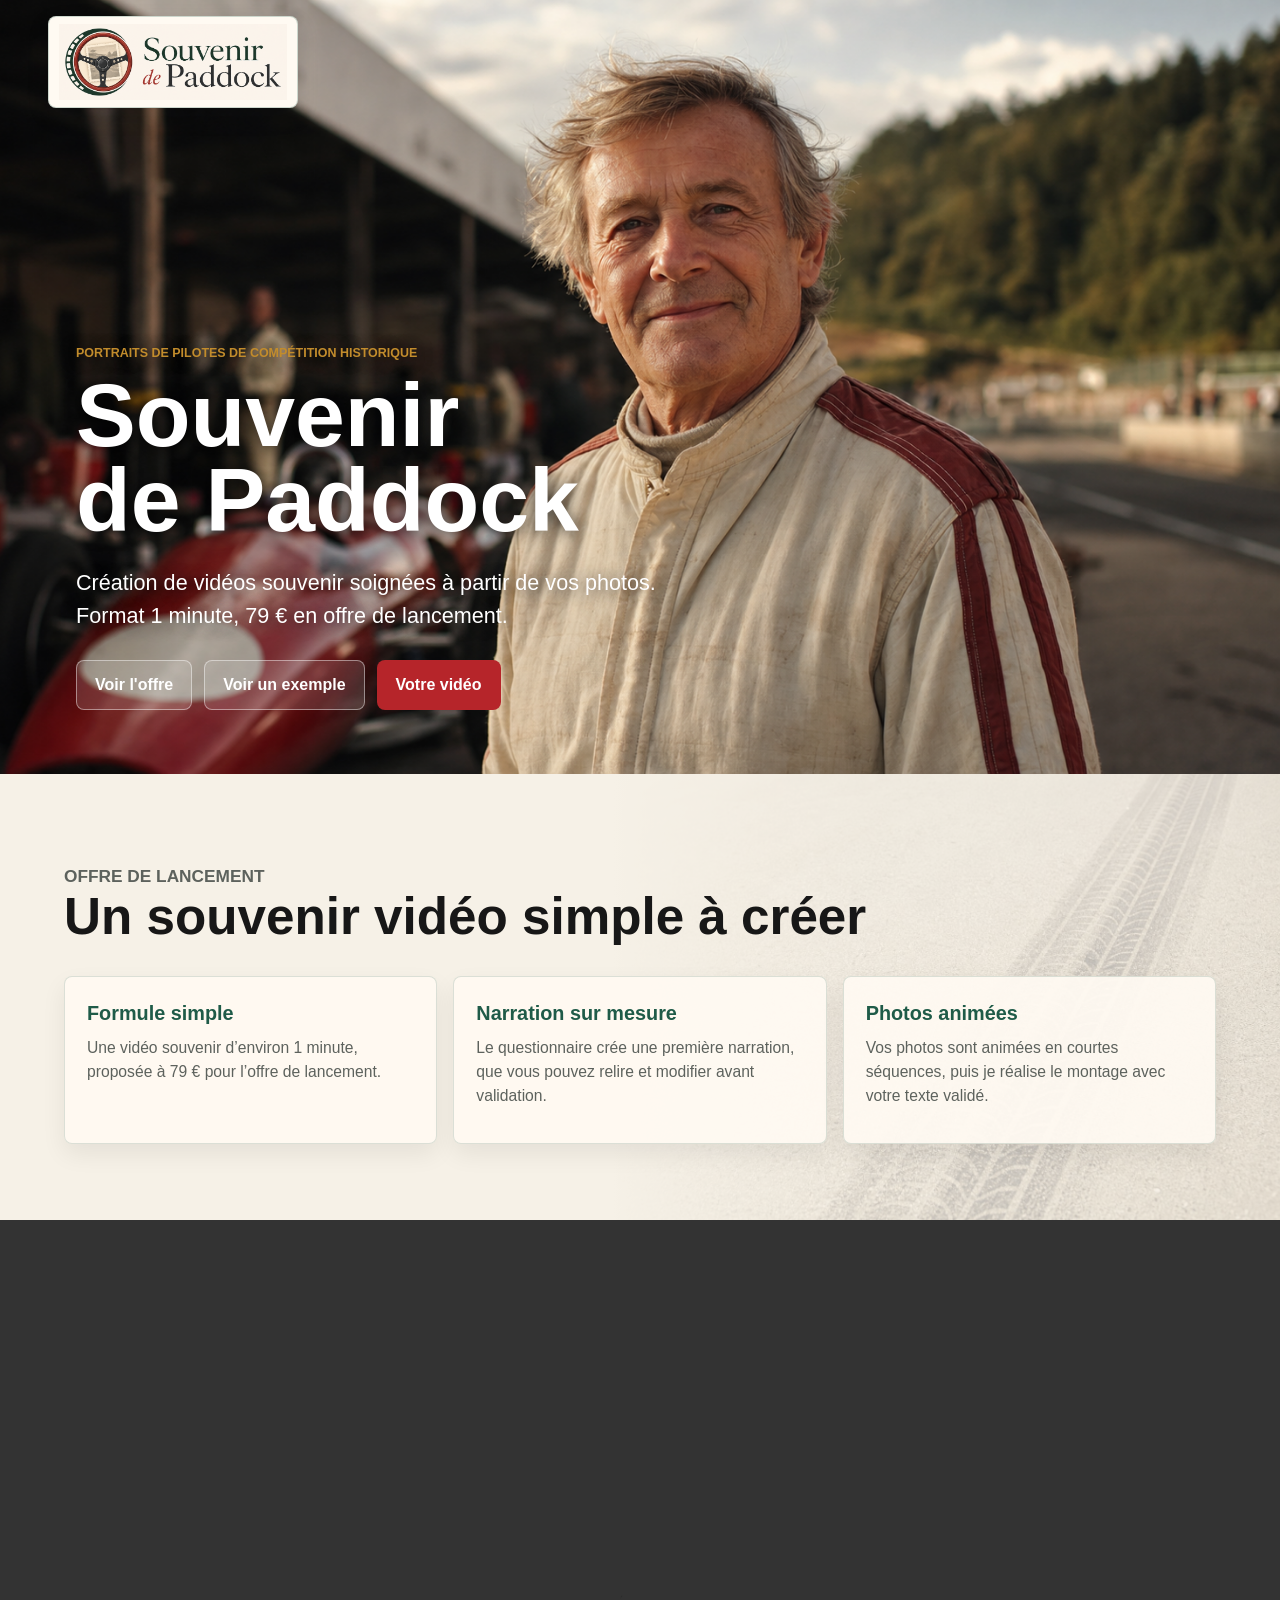
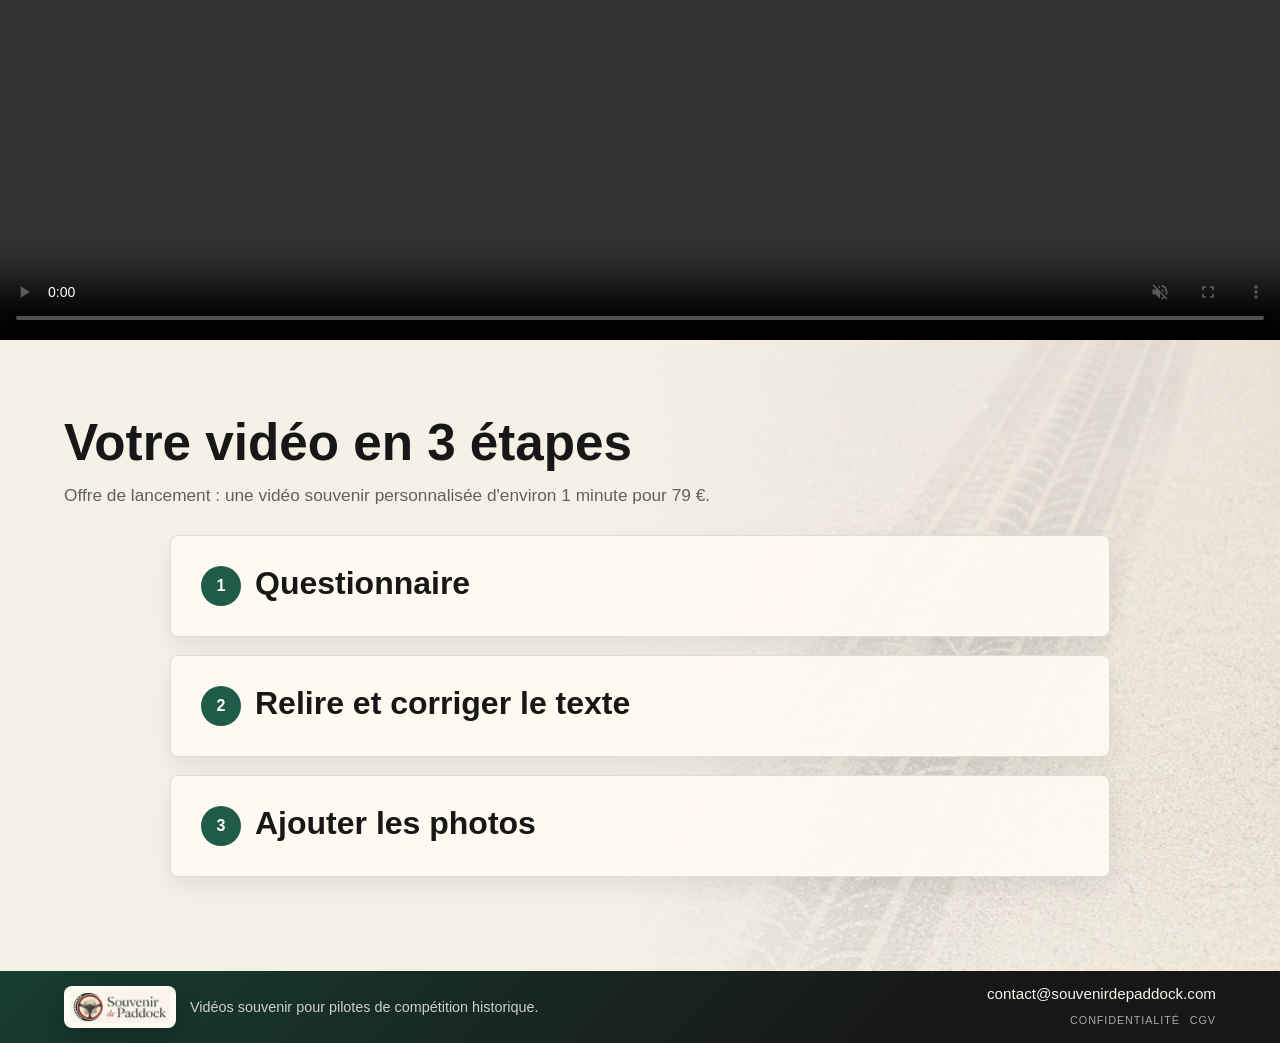
==== commit 88394ca5: "chore: prepare production release" ====
--- a/index.html
+++ b/index.html
@@ -20,7 +20,7 @@
         <div class="hero-content">
           <p class="eyebrow">Portraits de pilotes de compétition historique</p>
           <h1><span>Souvenir</span><span>de&nbsp;Paddock</span></h1>
-          <p class="hero-text">Création de vidéos souvenir soignées à partir de vos photos.<br />Format 1 minute, 79 € en offre de lancement.</p>
+          <p class="hero-text">Création de vidéos souvenir soignées à partir de vos photos.<br />Format 1 minute, 79&nbsp;€ en offre de lancement.</p>
           <div class="hero-actions">
             <a class="button secondary" href="#exemples">Voir l'offre</a>
             <a class="button secondary" href="#video-exemple">Voir un exemple</a>
@@ -37,7 +37,7 @@
         <div class="service-grid">
           <article class="service-item">
             <h3>Formule simple</h3>
-            <p>Une vidéo souvenir d’environ 1 minute, proposée à 79 € pour l’offre de lancement.</p>
+            <p>Une vidéo souvenir d’environ 1 minute, proposée à 79&nbsp;€ pour l’offre de lancement.</p>
           </article>
           <article class="service-item">
             <h3>Narration sur mesure</h3>
@@ -70,7 +70,7 @@
       <section id="votre-video" class="section builder-section">
         <div class="section-heading compact">
           <h2>Votre vidéo en 3 étapes</h2>
-          <p>Offre de lancement : une vidéo souvenir personnalisée d'environ 1 minute pour 79 €.</p>
+          <p>Offre de lancement : une vidéo souvenir personnalisée d'environ 1 minute pour 79&nbsp;€.</p>
         </div>
 
         <form id="storyForm" class="flow-panel">
@@ -134,7 +134,7 @@
             <button class="step-title" type="button" data-step-toggle="2" aria-expanded="false">
               <span class="step-number">2</span>
               <span class="step-title-copy">
-                <span class="step-heading">Relire et corriger le texte final</span>
+                <span class="step-heading">Relire et corriger le texte</span>
               </span>
             </button>
             <div class="step-body">
--- a/styles.css
+++ b/styles.css
@@ -791,10 +791,21 @@
     justify-content: flex-end;
   }
 
+  .site-header.is-compact {
+    padding-top: 16px;
+    padding-bottom: 16px;
+  }
+
+  .site-header.is-compact .brand {
+    width: clamp(180px, 22vw, 250px);
+    padding: 7px 10px;
+    box-shadow: 0 8px 22px rgba(20, 18, 15, 0.12);
+  }
+
   .hero {
     min-height: 84vh;
     padding-top: 142px;
-    background-position: 66% center;
+    background-position: 56% center;
   }
 
   .legal-title-single {
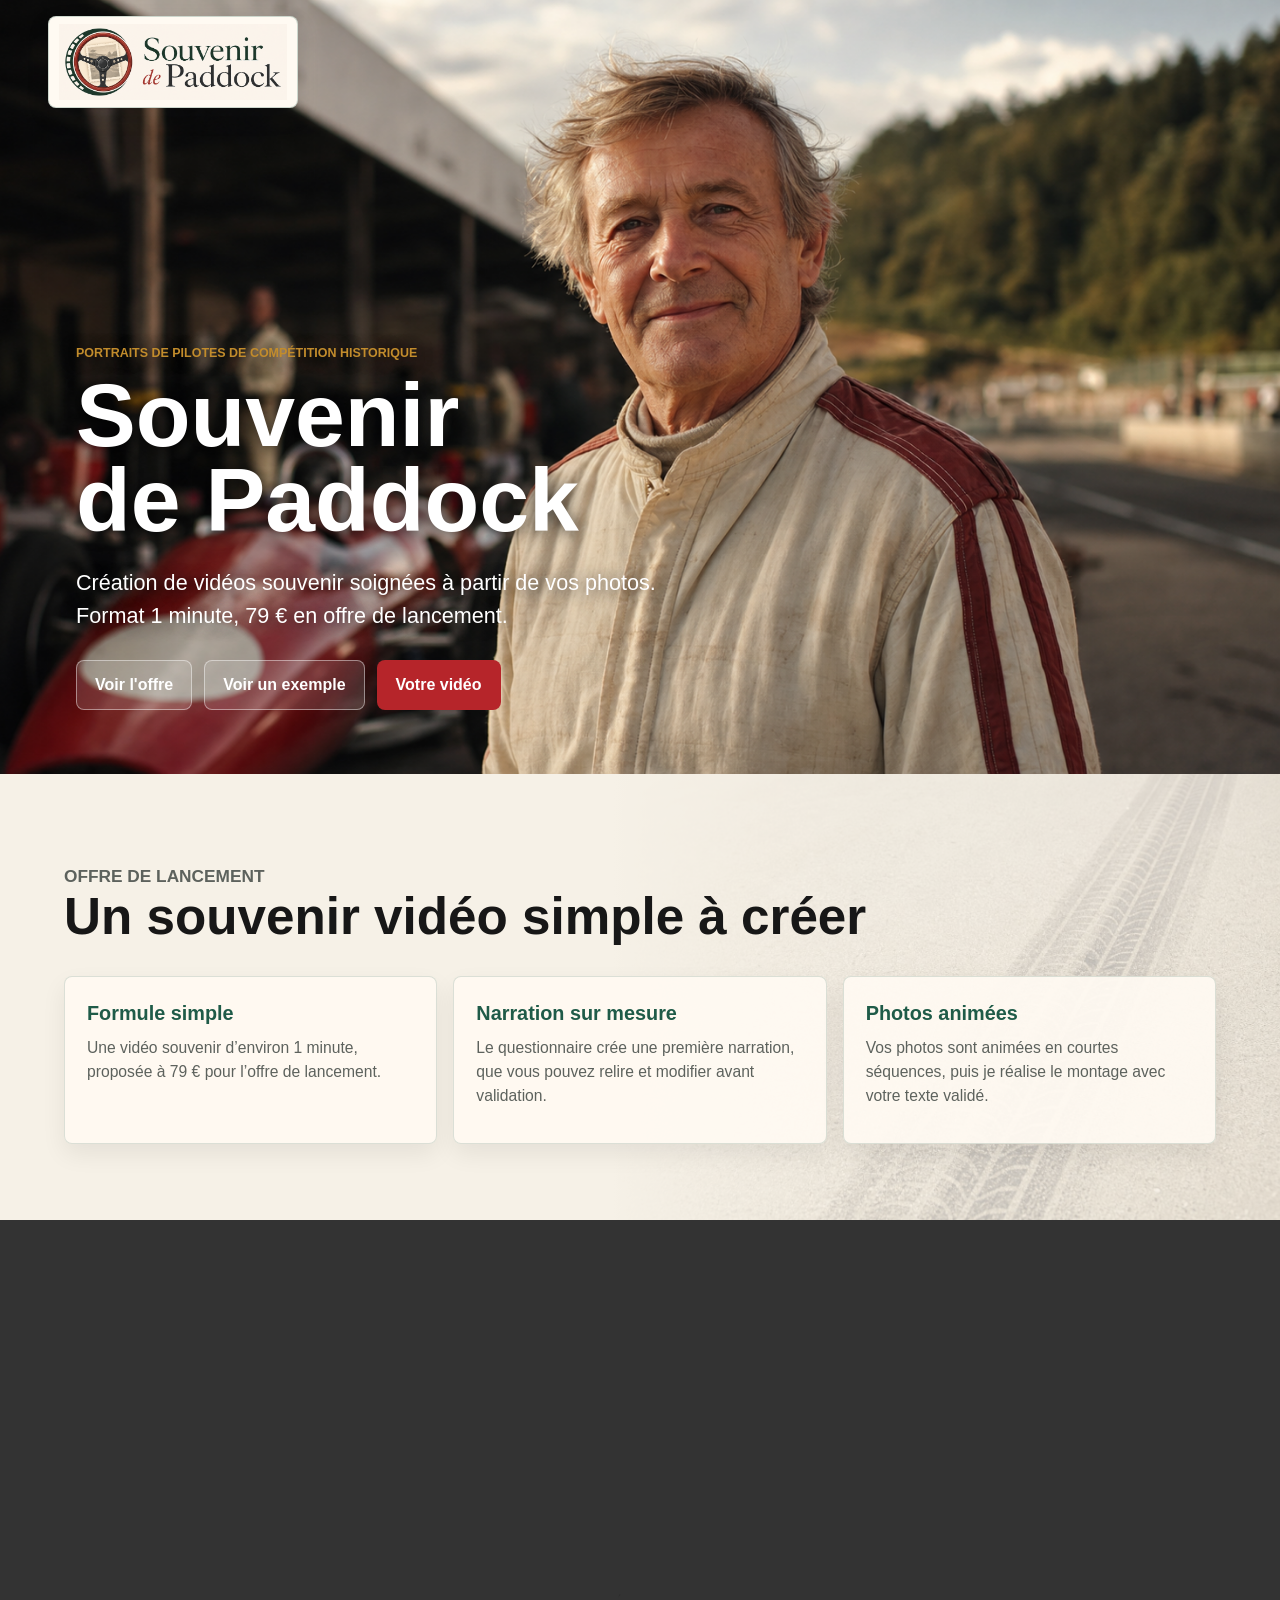
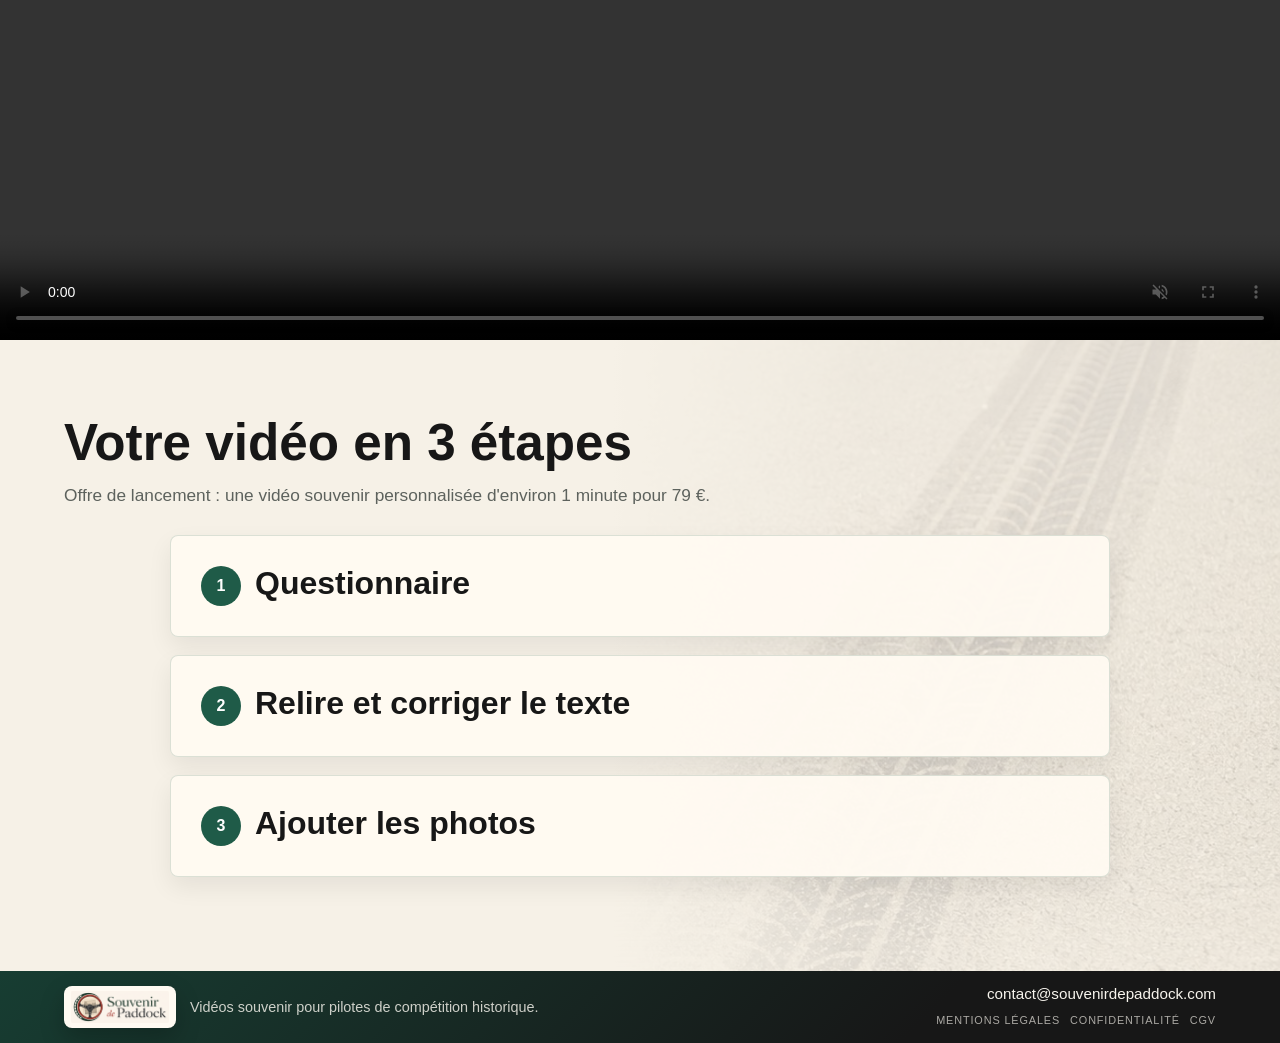
==== commit 9ec41f75: "chore update legal notices" ====
--- a/index.html
+++ b/index.html
@@ -203,6 +203,7 @@
           <a id="contactEmailLink" class="footer-email" href="mailto:contact@souvenirdepaddock.com" data-copy-email="contact@souvenirdepaddock.com">contact@souvenirdepaddock.com</a>
         </div>
         <nav class="footer-links" aria-label="Liens légaux">
+          <a href="mentions-legales.html">Mentions légales</a>
           <a href="confidentialite.html">Confidentialité</a>
           <a href="cgv.html">CGV</a>
         </nav>
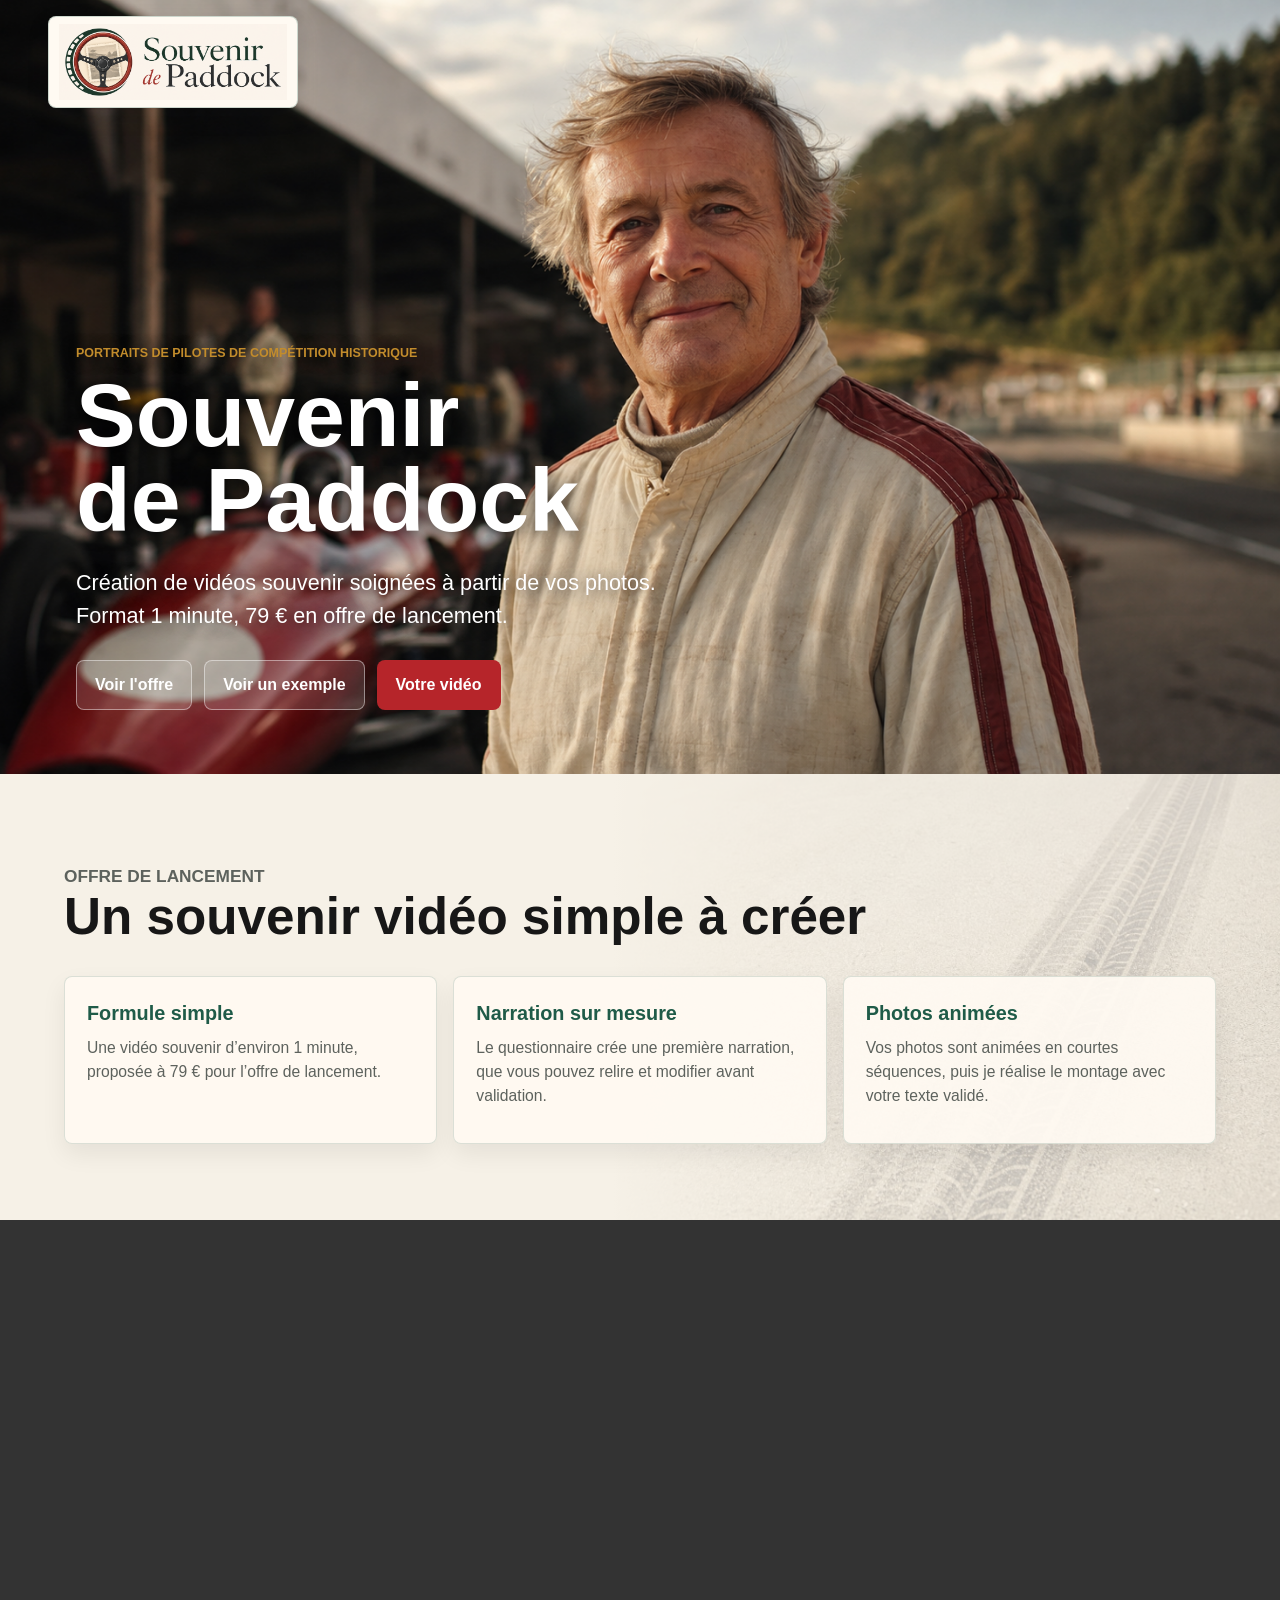
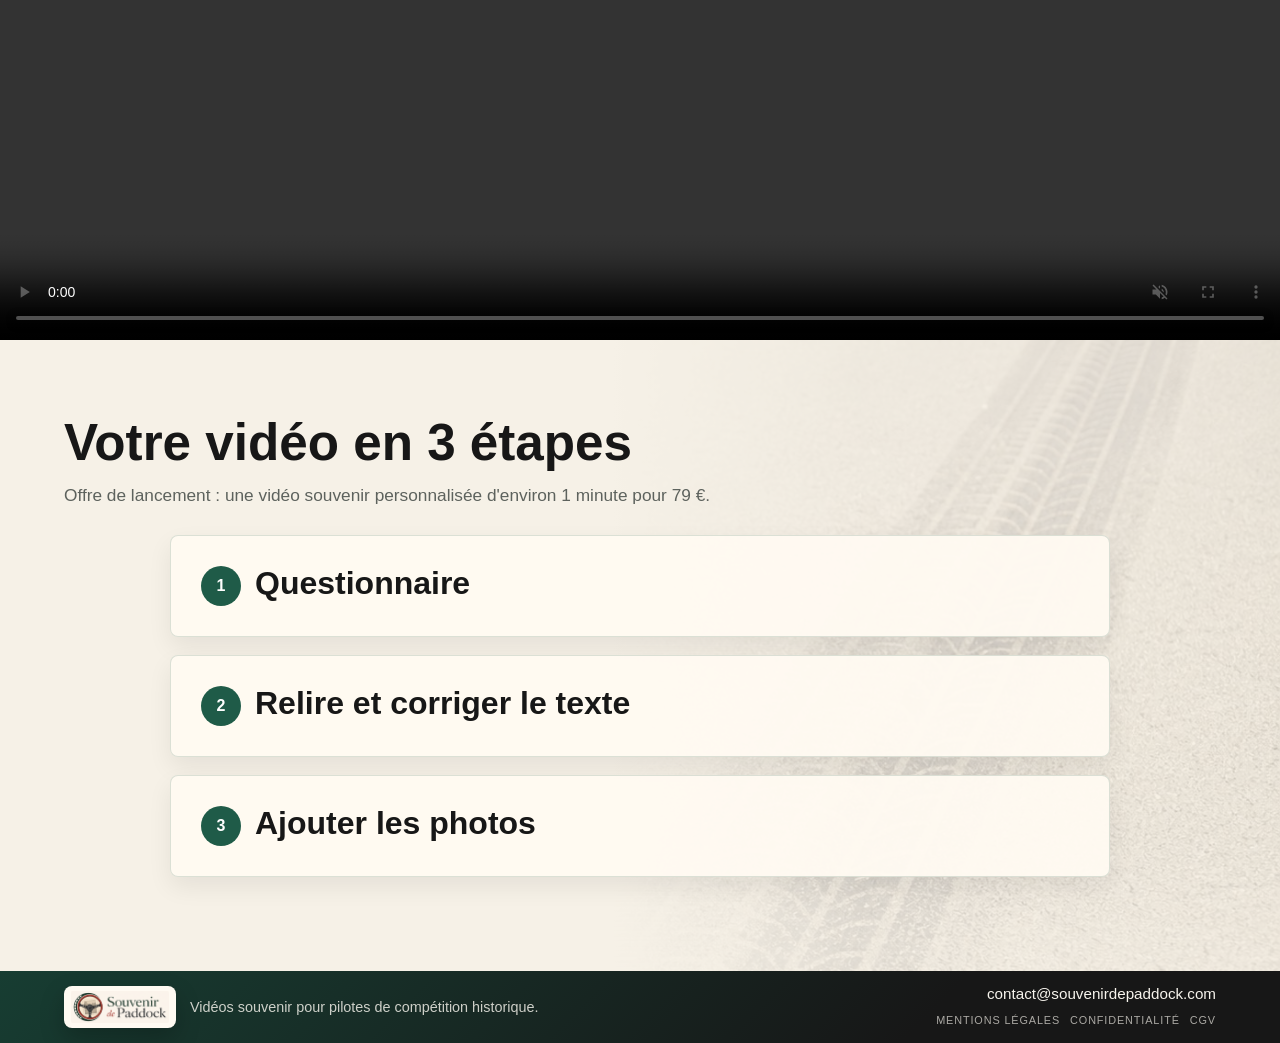
==== commit fb1550ed: "chore finalize legal and payment UX" ====
--- a/index.html
+++ b/index.html
@@ -184,7 +184,8 @@
               <input id="acceptImageRights" name="acceptImageRights" type="checkbox" />
               <span>Toute diffusion publique de la vidéo relève de ma responsabilité.</span>
             </label>
-            <button id="submitProject" class="button primary" type="button">Valider le dossier</button>
+            <p class="payment-summary">Montant à régler après validation : <strong>79&nbsp;€</strong>.</p>
+            <button id="submitProject" class="button primary" type="button">Valider le dossier et payer 79&nbsp;€</button>
           </section>
 
           <div id="appStatus" class="app-status" role="status" aria-live="polite"></div>
--- a/styles.css
+++ b/styles.css
@@ -425,6 +425,14 @@
   color: var(--red-dark);
   border-color: rgba(182, 37, 42, 0.36);
   background: rgba(182, 37, 42, 0.08);
+}
+
+.app-status.loading {
+  color: var(--ink);
+  border-color: rgba(31, 91, 72, 0.5);
+  background: rgba(31, 91, 72, 0.14);
+  box-shadow: 0 8px 20px rgba(20, 18, 15, 0.08);
+  font-weight: 700;
 }
 
 input,
@@ -1011,6 +1019,15 @@
   box-shadow: 0 10px 24px rgba(20, 18, 15, 0.07);
 }
 
+.payment-summary {
+  margin: 2px 0 0;
+  padding: 12px 14px;
+  border: 1px solid rgba(194, 140, 44, 0.36);
+  border-radius: 8px;
+  color: var(--ink);
+  background: rgba(194, 140, 44, 0.12);
+}
+
 .validation-panel h3 {
   margin: 0;
   color: var(--green);
